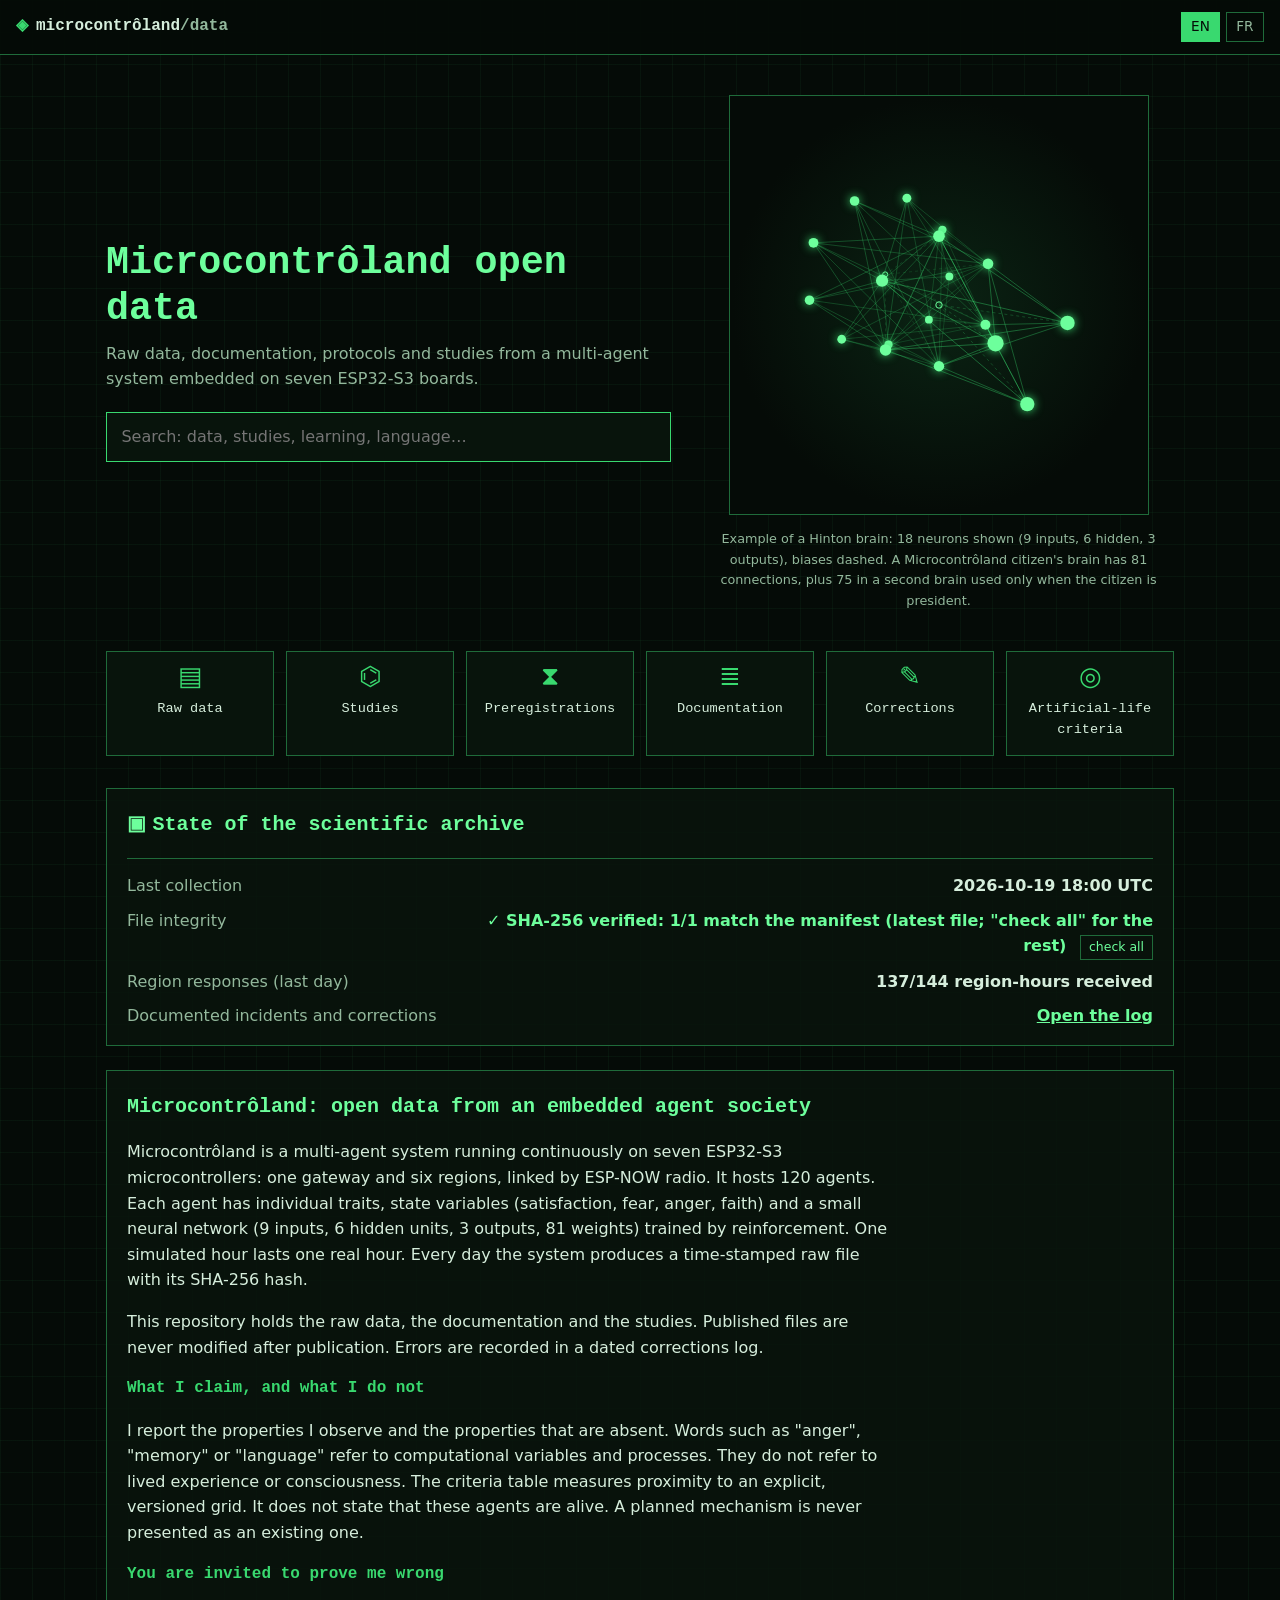
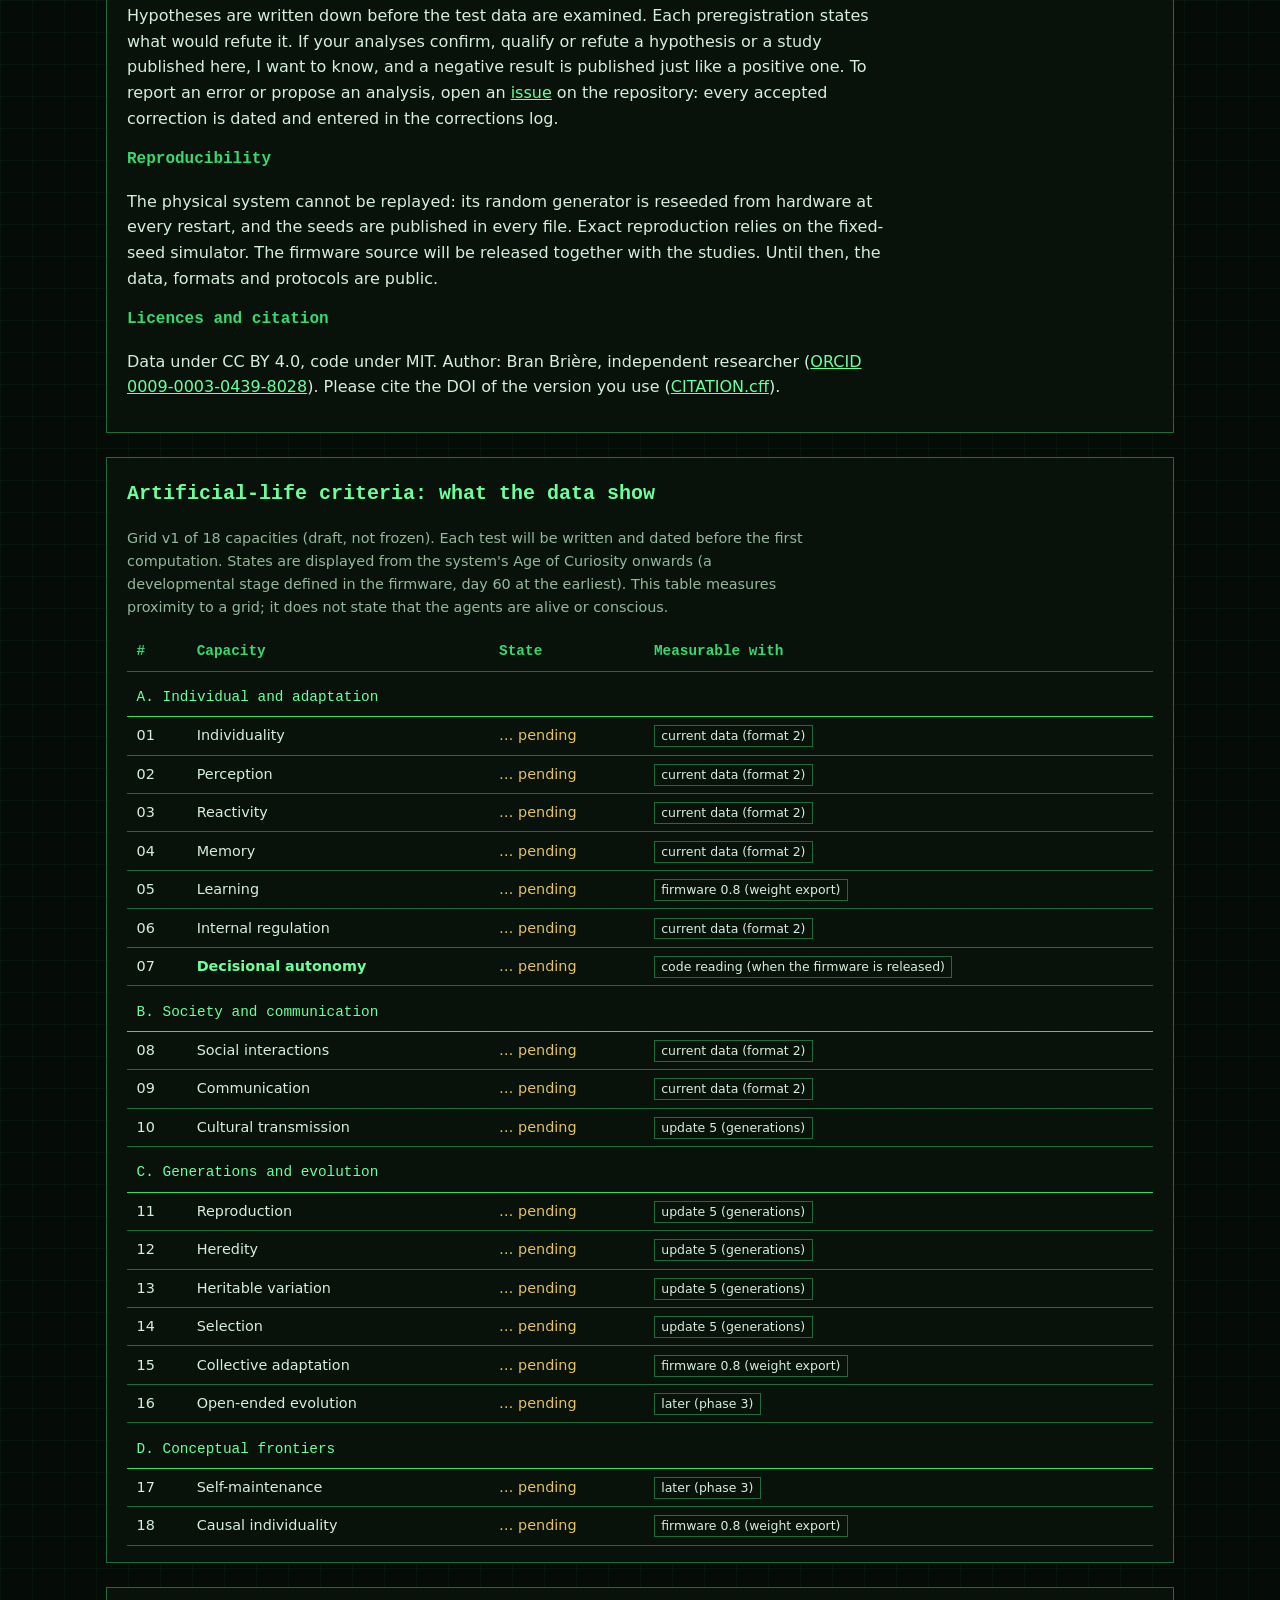
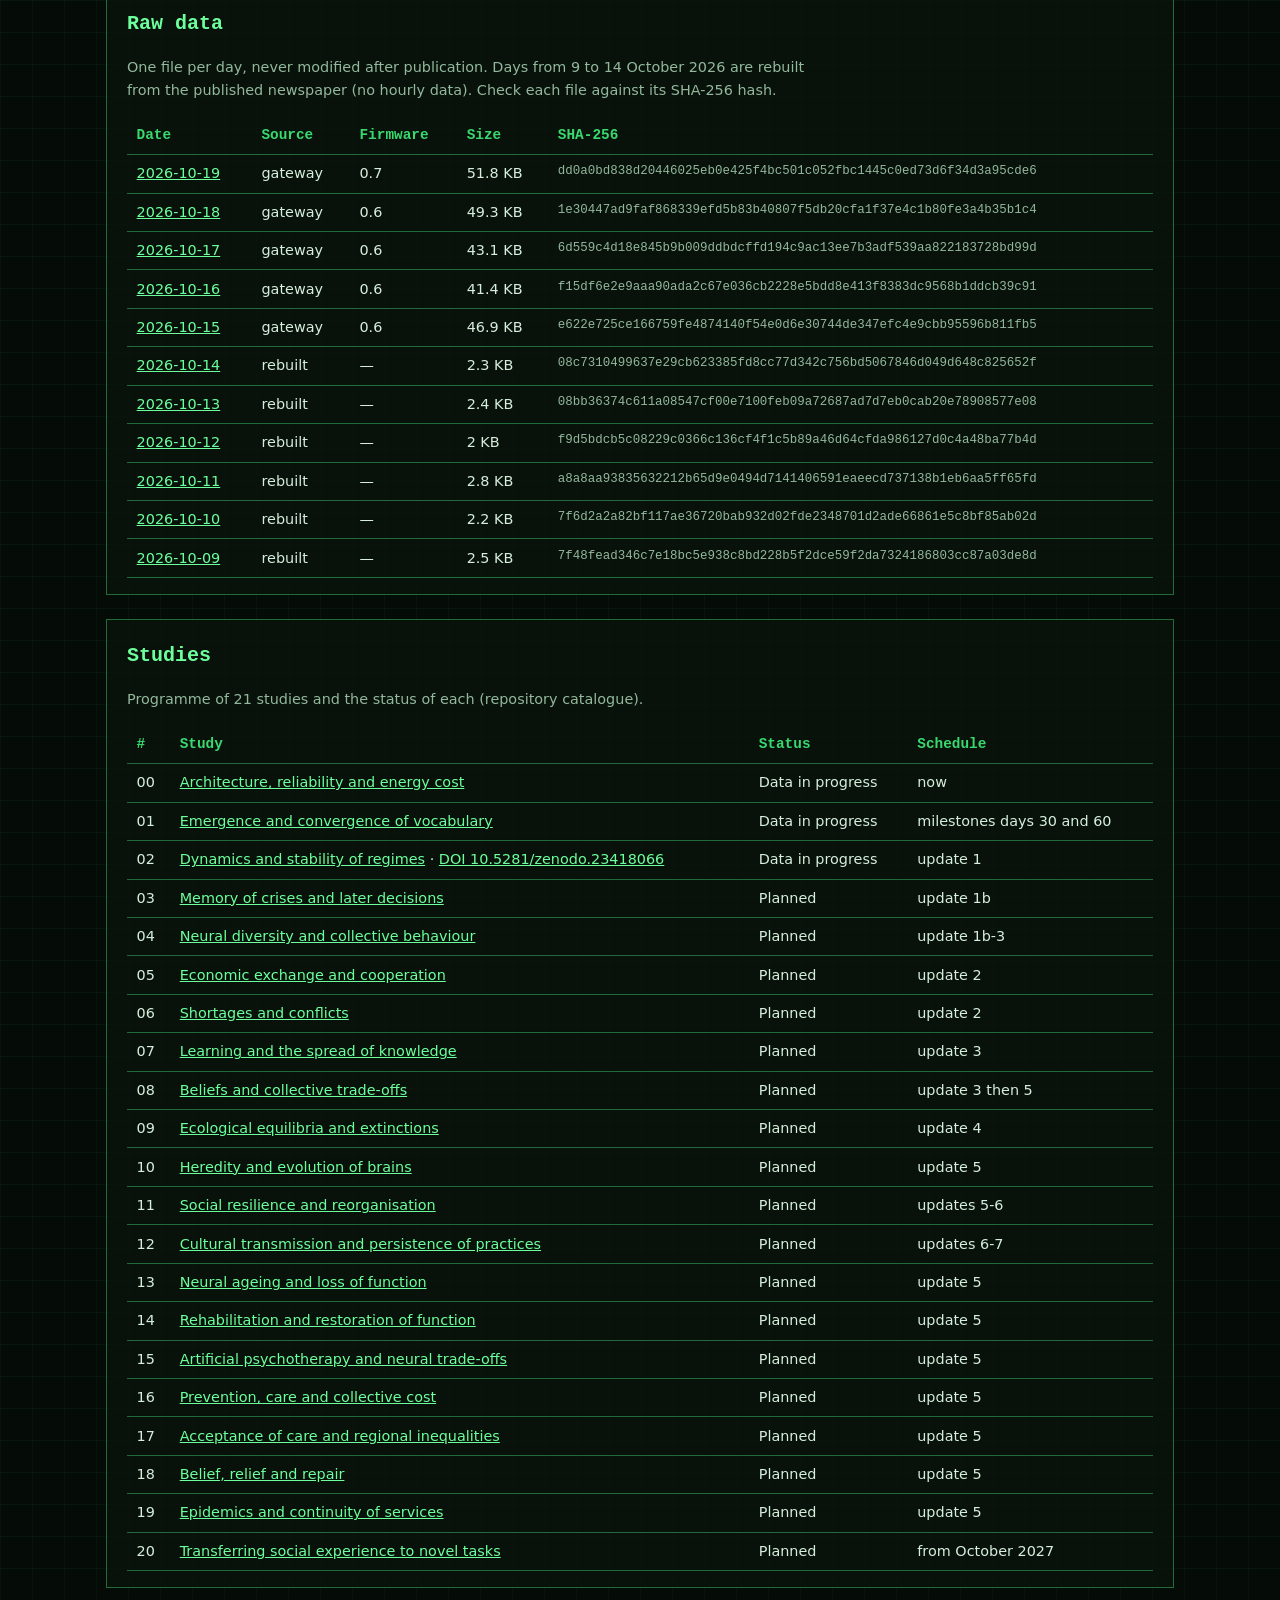
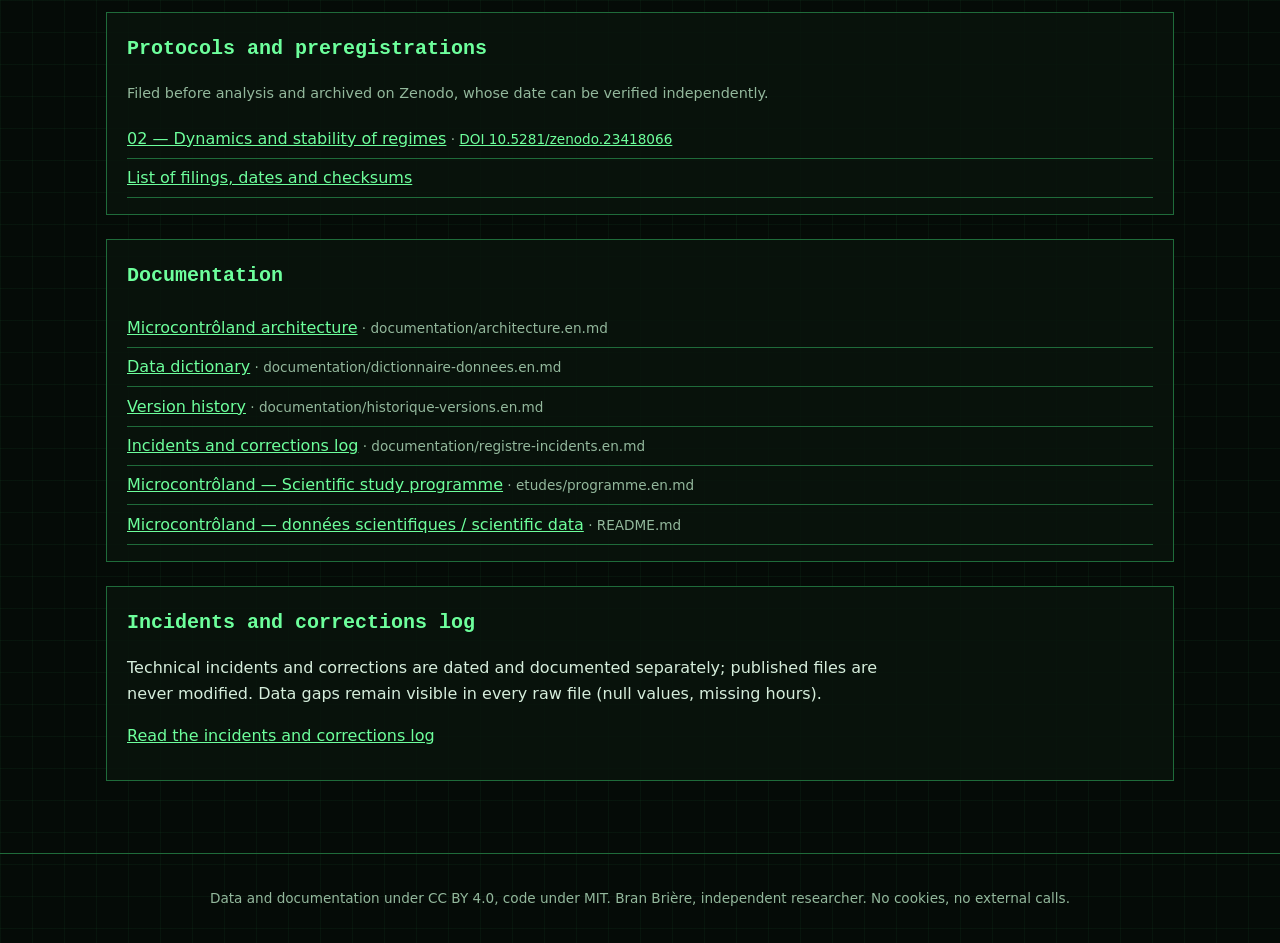
==== index.html @ 744bdb83 "Add files via upload" ====
<!doctype html>
<html lang="en">
<head>
<meta charset="utf-8">
<meta name="viewport" content="width=device-width, initial-scale=1">
<title>Microcontrôland — open data</title>
<meta name="description" content="Open data, documentation and studies from Microcontrôland, a multi-agent system running on seven ESP32-S3 microcontrollers. Données ouvertes, documentation et études.">
<link rel="icon" href="data:image/svg+xml,%3Csvg xmlns=%22http://www.w3.org/2000/svg%22 viewBox=%220 0 16 16%22%3E%3Crect width=%2216%22 height=%2216%22 fill=%22%23050b07%22/%3E%3Ccircle cx=%228%22 cy=%228%22 r=%224%22 fill=%22%236dff9c%22/%3E%3C/svg%3E">
<link rel="stylesheet" href="site/style.css">
</head>
<body>
<header class="bandeau">
  <div class="marque">
    <span class="logo" aria-hidden="true">◈</span>
    <span>microcontrôland<span class="dim">/data</span></span>
  </div>
  <div class="langues" role="group" aria-label="Langue / Language">
    <button type="button" data-lang="en">EN</button>
    <button type="button" data-lang="fr">FR</button>
  </div>
</header>

<main>
  <section class="tete">
    <div class="tete-texte">
      <h1 data-l="titre"></h1>
      <p class="sous-titre" data-l="sousTitre"></p>
      <form class="recherche" role="search" onsubmit="return false">
        <label for="q" class="cache" data-l="rechercher"></label>
        <input id="q" type="search" autocomplete="off" data-lp="placeholder">
        <ul id="resultats" class="resultats" aria-live="polite"></ul>
      </form>
    </div>
    <figure class="cerveau">
      <canvas id="cerveau" width="420" height="420" aria-describedby="legende-cerveau"></canvas>
      <figcaption id="legende-cerveau" data-l="legendeCerveau"></figcaption>
    </figure>
  </section>

  <nav class="icones" aria-label="Sections">
    <a href="#donnees"><span class="ic" aria-hidden="true">▤</span><span data-l="icDonnees"></span></a>
    <a href="#etudes"><span class="ic" aria-hidden="true">⌬</span><span data-l="icEtudes"></span></a>
    <a href="#protocoles"><span class="ic" aria-hidden="true">⧗</span><span data-l="icProtocoles"></span></a>
    <a href="#documentation"><span class="ic" aria-hidden="true">≣</span><span data-l="icDoc"></span></a>
    <a href="#corrections"><span class="ic" aria-hidden="true">✎</span><span data-l="icCorrections"></span></a>
    <a href="#indice"><span class="ic" aria-hidden="true">◎</span><span data-l="icIndice"></span></a>
  </nav>

  <section id="etat" class="cadre etat" aria-labelledby="etat-titre">
    <h2 id="etat-titre"><span class="ic" aria-hidden="true">▣</span> <span data-l="etatTitre"></span></h2>
    <dl>
      <dt data-l="etatCollecte"></dt><dd id="etat-collecte">…</dd>
      <dt data-l="etatIntegrite"></dt><dd><span id="etat-integrite">…</span> <button type="button" id="verifier-tout" data-l="verifierTout"></button></dd>
      <dt data-l="etatReponses"></dt><dd id="etat-reponses">…</dd>
      <dt data-l="etatIncidents"></dt><dd><a href="#corrections" data-l="etatRegistre"></a></dd>
    </dl>
  </section>

  <section id="accueil" class="cadre">
    <div lang="fr">
      <h2>Microcontrôland : données ouvertes d'une société d'agents embarquée</h2>
      <p>Microcontrôland est un système multi-agents qui tourne en continu sur sept microcontrôleurs ESP32-S3 : une passerelle et six régions, reliées par radio ESP-NOW. Il compte 120 agents. Chacun a des traits individuels, des variables d'état (satisfaction, peur, colère, foi) et un petit réseau de neurones (9 entrées, 6 neurones cachés, 3 sorties, 81 poids), qui apprend par renforcement. Une heure simulée dure une heure réelle. Chaque jour, le système produit un fichier brut horodaté, avec son empreinte SHA-256.</p>
      <p>Ce dépôt rassemble ces données brutes, la documentation et les études. Les fichiers publiés ne sont jamais modifiés après publication. Les erreurs sont consignées dans un journal des corrections daté.</p>
      <h3>Ce que j'affirme, et ce que je n'affirme pas</h3>
      <p>Je publie les propriétés observées et les propriétés absentes. Les mots « colère », « mémoire » ou « langue » désignent des variables et des processus informatiques. Ils ne désignent ni des expériences vécues ni une conscience. Le tableau des critères mesure une proximité avec une grille explicite et versionnée. Il ne dit pas que ces agents sont vivants. Un mécanisme prévu n'est jamais présenté comme existant.</p>
      <h3>Vous êtes invités à me contredire</h3>
      <p>Les hypothèses sont formulées avant que les données de test ne soient regardées. Chaque pré-enregistrement dit ce qui réfuterait l'hypothèse. Si vos analyses confirment, nuancent ou réfutent une hypothèse ou une étude publiée ici, je veux le savoir, et un résultat négatif est publié comme un résultat positif. Pour signaler une erreur ou proposer une analyse, ouvrez une <a href="https://github.com/branbriere/microcontroland-data/issues"><i>issue</i></a> sur le dépôt : chaque correction acceptée est datée et reportée dans le journal des corrections.</p>
      <h3>Reproductibilité</h3>
      <p>Le système réel n'est pas rejouable : son générateur aléatoire est réensemencé par le matériel à chaque redémarrage, et les graines sont publiées dans chaque fichier. La reproduction exacte passe par le simulateur à graines fixes. Le code du firmware sera publié avec les études. D'ici là, les données, les formats et les protocoles sont publics.</p>
      <h3>Licences et citation</h3>
      <p>Données sous CC BY 4.0, code sous MIT. Auteur : Bran Brière, chercheur indépendant (<a href="https://orcid.org/0009-0003-0439-8028">ORCID 0009-0003-0439-8028</a>). Merci de citer le DOI de la version utilisée (<a href="https://github.com/branbriere/microcontroland-data/blob/main/CITATION.cff">CITATION.cff</a>).</p>
    </div>
    <div lang="en">
      <h2>Microcontrôland: open data from an embedded agent society</h2>
      <p>Microcontrôland is a multi-agent system running continuously on seven ESP32-S3 microcontrollers: one gateway and six regions, linked by ESP-NOW radio. It hosts 120 agents. Each agent has individual traits, state variables (satisfaction, fear, anger, faith) and a small neural network (9 inputs, 6 hidden units, 3 outputs, 81 weights) trained by reinforcement. One simulated hour lasts one real hour. Every day the system produces a time-stamped raw file with its SHA-256 hash.</p>
      <p>This repository holds the raw data, the documentation and the studies. Published files are never modified after publication. Errors are recorded in a dated corrections log.</p>
      <h3>What I claim, and what I do not</h3>
      <p>I report the properties I observe and the properties that are absent. Words such as "anger", "memory" or "language" refer to computational variables and processes. They do not refer to lived experience or consciousness. The criteria table measures proximity to an explicit, versioned grid. It does not state that these agents are alive. A planned mechanism is never presented as an existing one.</p>
      <h3>You are invited to prove me wrong</h3>
      <p>Hypotheses are written down before the test data are examined. Each preregistration states what would refute it. If your analyses confirm, qualify or refute a hypothesis or a study published here, I want to know, and a negative result is published just like a positive one. To report an error or propose an analysis, open an <a href="https://github.com/branbriere/microcontroland-data/issues">issue</a> on the repository: every accepted correction is dated and entered in the corrections log.</p>
      <h3>Reproducibility</h3>
      <p>The physical system cannot be replayed: its random generator is reseeded from hardware at every restart, and the seeds are published in every file. Exact reproduction relies on the fixed-seed simulator. The firmware source will be released together with the studies. Until then, the data, formats and protocols are public.</p>
      <h3>Licences and citation</h3>
      <p>Data under CC BY 4.0, code under MIT. Author: Bran Brière, independent researcher (<a href="https://orcid.org/0009-0003-0439-8028">ORCID 0009-0003-0439-8028</a>). Please cite the DOI of the version you use (<a href="https://github.com/branbriere/microcontroland-data/blob/main/CITATION.cff">CITATION.cff</a>).</p>
    </div>
  </section>

  <section id="indice" class="cadre">
    <h2 data-l="indiceTitre"></h2>
    <p class="note" data-l="indiceNote"></p>
    <div class="tableau-defile">
      <table id="table-criteres">
        <thead><tr><th>#</th><th data-l="colAptitude"></th><th data-l="colEtat"></th><th data-l="colMesurable"></th></tr></thead>
        <tbody></tbody>
      </table>
    </div>
  </section>

  <section id="donnees" class="cadre">
    <h2 data-l="donneesTitre"></h2>
    <p class="note" data-l="donneesNote"></p>
    <div class="tableau-defile">
      <table id="table-donnees">
        <thead><tr><th data-l="colDate"></th><th data-l="colSource"></th><th>Firmware</th><th data-l="colTaille"></th><th>SHA-256</th></tr></thead>
        <tbody></tbody>
      </table>
    </div>
  </section>

  <section id="etudes" class="cadre">
    <h2 data-l="etudesTitre"></h2>
    <p class="note" data-l="etudesNote"></p>
    <div class="tableau-defile">
      <table id="table-etudes">
        <thead><tr><th>#</th><th data-l="colEtude"></th><th data-l="colStatut"></th><th data-l="colMoment"></th></tr></thead>
        <tbody></tbody>
      </table>
    </div>
  </section>

  <section id="protocoles" class="cadre">
    <h2 data-l="protocolesTitre"></h2>
    <p class="note" data-l="protocolesNote"></p>
    <ul class="liens" id="liste-protocoles"></ul>
  </section>

  <section id="documentation" class="cadre">
    <h2 data-l="docTitre"></h2>
    <ul class="liens" id="liste-doc"></ul>
  </section>

  <section id="corrections" class="cadre">
    <h2 data-l="correctionsTitre"></h2>
    <p data-l="correctionsNote"></p>
    <p><a id="lien-registre" href="#" data-l="registreLien"></a></p>
  </section>
</main>

<footer>
  <p data-l="pied"></p>
</footer>

<script src="site/cerveau.js"></script>
<script src="site/app.js"></script>
</body>
</html>
---- site/style.css ----
/* Site des données de Microcontrôland : lignes vertes sur fond sombre. */
:root {
  --fond: #050b07;
  --panneau: #08140c;
  --ligne: #1f6b3a;
  --ligne-vive: #39d96f;
  --texte: #d6eedc;
  --texte-doux: #93b89c;
  --accent: #6dff9c;
  --attente: #e6c35c;
  color-scheme: dark;
}
* { box-sizing: border-box; }
html { scroll-behavior: smooth; }
body {
  margin: 0;
  background: var(--fond);
  background-image:
    linear-gradient(rgba(57, 217, 111, 0.05) 1px, transparent 1px),
    linear-gradient(90deg, rgba(57, 217, 111, 0.05) 1px, transparent 1px);
  background-size: 32px 32px;
  color: var(--texte);
  font: 16px/1.6 system-ui, -apple-system, "Segoe UI", Roboto, sans-serif;
}
a { color: var(--accent); }
a:focus-visible, button:focus-visible, input:focus-visible { outline: 2px solid var(--accent); outline-offset: 2px; }
h1, h2, h3, .marque, .icones, th { font-family: ui-monospace, "Cascadia Mono", Menlo, Consolas, monospace; }
h1 { font-size: clamp(1.6rem, 4vw, 2.4rem); line-height: 1.2; margin: 0 0 .5rem; color: var(--accent); }
h2 { font-size: 1.25rem; color: var(--accent); margin-top: 0; }
h3 { font-size: 1rem; color: var(--ligne-vive); margin-bottom: .25rem; }
.cache { position: absolute; width: 1px; height: 1px; overflow: hidden; clip: rect(0 0 0 0); }
.dim { color: var(--texte-doux); }

.bandeau {
  display: flex; justify-content: space-between; align-items: center;
  padding: .75rem 16px; border-bottom: 1px solid var(--ligne);
  position: sticky; top: 0; background: rgba(5, 11, 7, .94); z-index: 2;
}
.marque { display: flex; gap: .5rem; align-items: center; font-weight: 600; }
.logo { color: var(--ligne-vive); }
.langues button {
  background: transparent; color: var(--texte-doux); border: 1px solid var(--ligne);
  font: inherit; font-size: .85rem; padding: .2rem .6rem; cursor: pointer;
}
.langues button[aria-pressed="true"] { color: var(--fond); background: var(--ligne-vive); border-color: var(--ligne-vive); }

main { max-width: 1100px; margin: 0 auto; padding: 0 16px 3rem; }

.tete { display: grid; grid-template-columns: 1.2fr 1fr; gap: 2rem; align-items: center; padding: 2.5rem 0 1.5rem; }
.sous-titre { color: var(--texte-doux); margin-top: 0; }
.cerveau { margin: 0; text-align: center; }
.cerveau canvas { width: 100%; max-width: 420px; aspect-ratio: 1; border: 1px solid var(--ligne); background: radial-gradient(circle, #0b2414 0%, var(--fond) 70%); }
.cerveau figcaption { font-size: .8rem; color: var(--texte-doux); margin-top: .4rem; }

.recherche { position: relative; margin-top: 1.25rem; }
.recherche input {
  width: 100%; padding: .7rem .9rem; font: inherit; color: var(--texte);
  background: var(--panneau); border: 1px solid var(--ligne-vive); border-radius: 0;
}
.resultats { list-style: none; margin: .25rem 0 0; padding: 0; max-height: 22rem; overflow-y: auto; }
.resultats li { border: 1px solid var(--ligne); border-top: 0; background: var(--panneau); }
.resultats li:first-child { border-top: 1px solid var(--ligne); }
.resultats a { display: block; padding: .5rem .8rem; text-decoration: none; color: var(--texte); }
.resultats a:hover, .resultats a:focus { background: #0f2a18; }
.resultats .type { font-size: .75rem; color: var(--ligne-vive); font-family: ui-monospace, Menlo, monospace; }
.resultats .extrait { display: block; font-size: .85rem; color: var(--texte-doux); }
.resultats mark { background: transparent; color: var(--accent); font-weight: 600; }

.icones { display: grid; grid-template-columns: repeat(6, minmax(0, 1fr)); gap: .75rem; margin: 1rem 0 2rem; }
.icones a {
  display: flex; flex-direction: column; align-items: center; gap: .35rem; padding: .9rem .4rem;
  border: 1px solid var(--ligne); background: var(--panneau); color: var(--texte); text-decoration: none;
  font-size: .85rem; text-align: center; transition: border-color .15s, color .15s;
  min-width: 0; overflow-wrap: anywhere; hyphens: auto;
}
.icones a:hover, .icones a:focus { border-color: var(--ligne-vive); color: var(--accent); }
.icones .ic { font-size: 1.6rem; color: var(--ligne-vive); line-height: 1; }

.cadre { border: 1px solid var(--ligne); background: rgba(8, 20, 12, .88); padding: 1.25rem 1.25rem 1rem; margin-bottom: 1.5rem; scroll-margin-top: 4rem; }
.cadre p { max-width: 75ch; }
.note { color: var(--texte-doux); font-size: .9rem; }

.tableau-defile { overflow-x: auto; }
table { border-collapse: collapse; width: 100%; font-size: .9rem; }
th, td { border-bottom: 1px solid var(--ligne); padding: .45rem .6rem; text-align: left; vertical-align: top; }
th { color: var(--ligne-vive); font-weight: 600; white-space: nowrap; }
td.code { font-family: ui-monospace, Menlo, monospace; font-size: .78rem; word-break: break-all; color: var(--texte-doux); }
tr.bloc td { color: var(--accent); font-family: ui-monospace, Menlo, monospace; padding-top: .9rem; border-bottom-color: var(--ligne-vive); }
tr.en-avant td:nth-child(2) { color: var(--accent); font-weight: 600; }
.etat-attente { color: var(--attente); white-space: nowrap; }
.etiquette { display: inline-block; border: 1px solid var(--ligne); padding: 0 .4rem; font-size: .78rem; white-space: nowrap; }

.etat h2 { display: flex; align-items: center; gap: .4rem; }
.etat dl { display: grid; grid-template-columns: max-content 1fr; gap: .55rem 1.5rem; margin: 0; border-top: 1px solid var(--ligne); padding-top: .9rem; }
.etat dt { color: var(--texte-doux); }
.etat dd { margin: 0; text-align: right; font-weight: 600; }
.etat button { margin-left: .5rem; background: transparent; color: var(--accent); border: 1px solid var(--ligne); font: inherit; font-size: .78rem; font-weight: 400; padding: .1rem .5rem; cursor: pointer; }
.etat button:disabled { opacity: .5; cursor: default; }
.ok { color: var(--accent); }
.alerte { color: #ff7a6b; }
@media (max-width: 760px) { .etat dl { grid-template-columns: 1fr; gap: .1rem; } .etat dd { text-align: left; margin-bottom: .5rem; } }
.liens { list-style: none; padding: 0; margin: 0; }
.liens li { padding: .4rem 0; border-bottom: 1px solid var(--ligne); }
.liens .dim { font-size: .85rem; }

footer { border-top: 1px solid var(--ligne); color: var(--texte-doux); font-size: .85rem; text-align: center; padding: 1.25rem 16px; }

html:not(.fr) [lang="fr"] { display: none; }
html.fr [lang="en"] { display: none; }

@media (max-width: 760px) {
  .tete { grid-template-columns: 1fr; padding-top: 1.5rem; gap: 1rem; }
  .cerveau { order: -1; }
  .cerveau canvas { max-width: 280px; }
  .icones { grid-template-columns: repeat(3, minmax(0, 1fr)); }
  .icones a { font-size: .78rem; }
  .etiquette { white-space: normal; }
  .cadre { padding: 1rem .8rem; }
}
@media (prefers-reduced-motion: reduce) { html { scroll-behavior: auto; } }
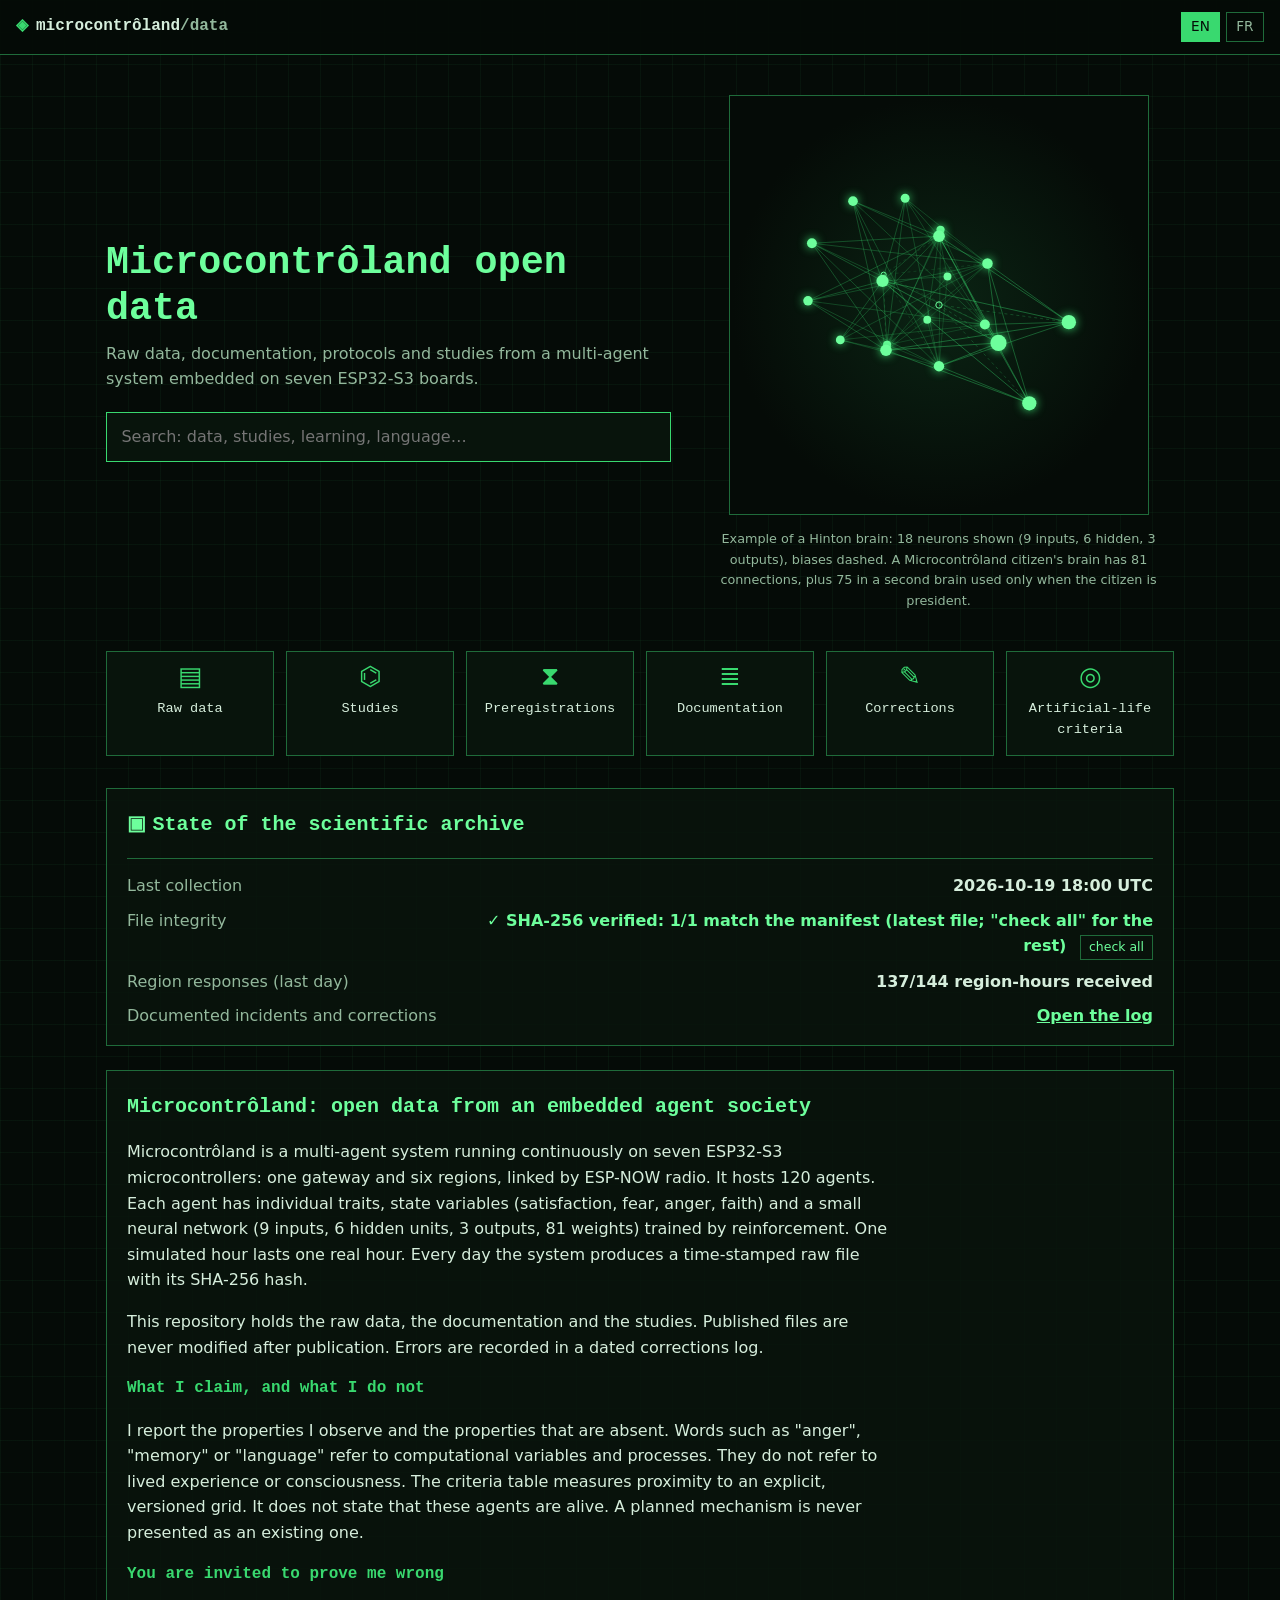
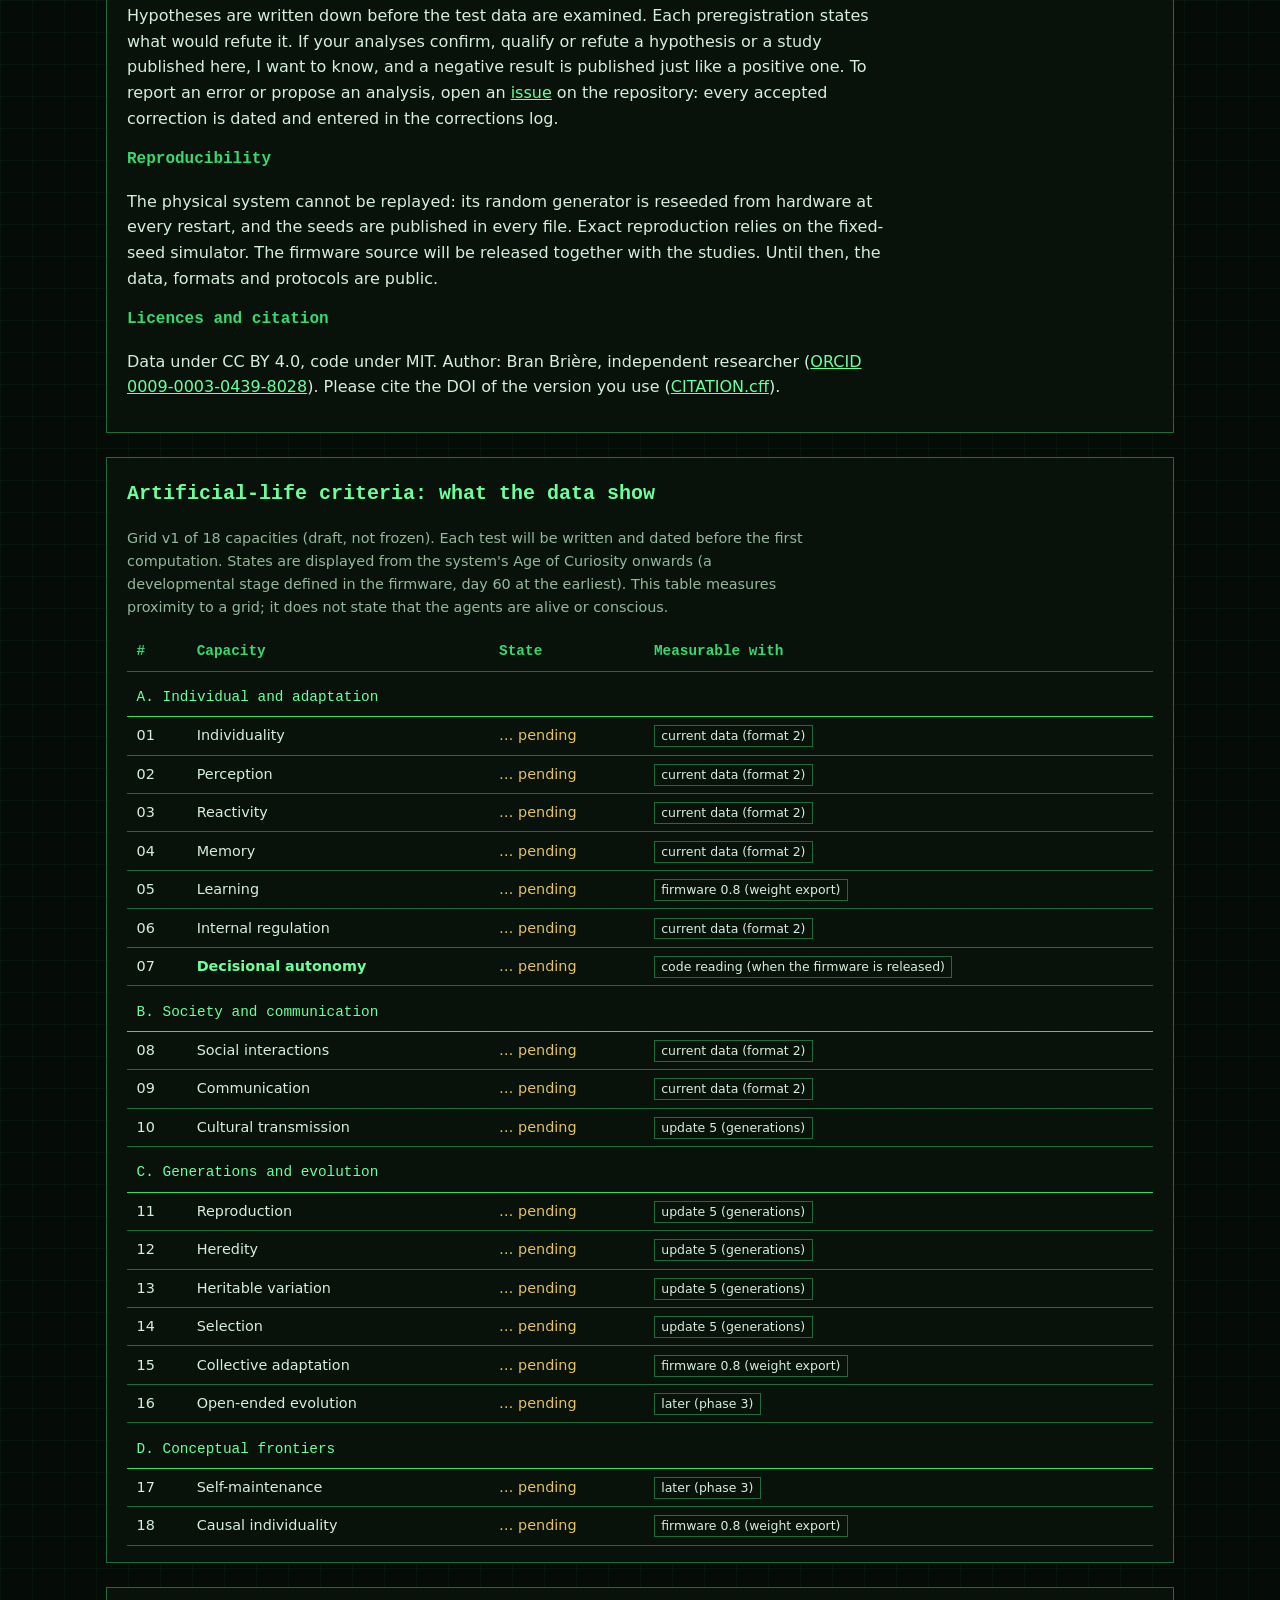
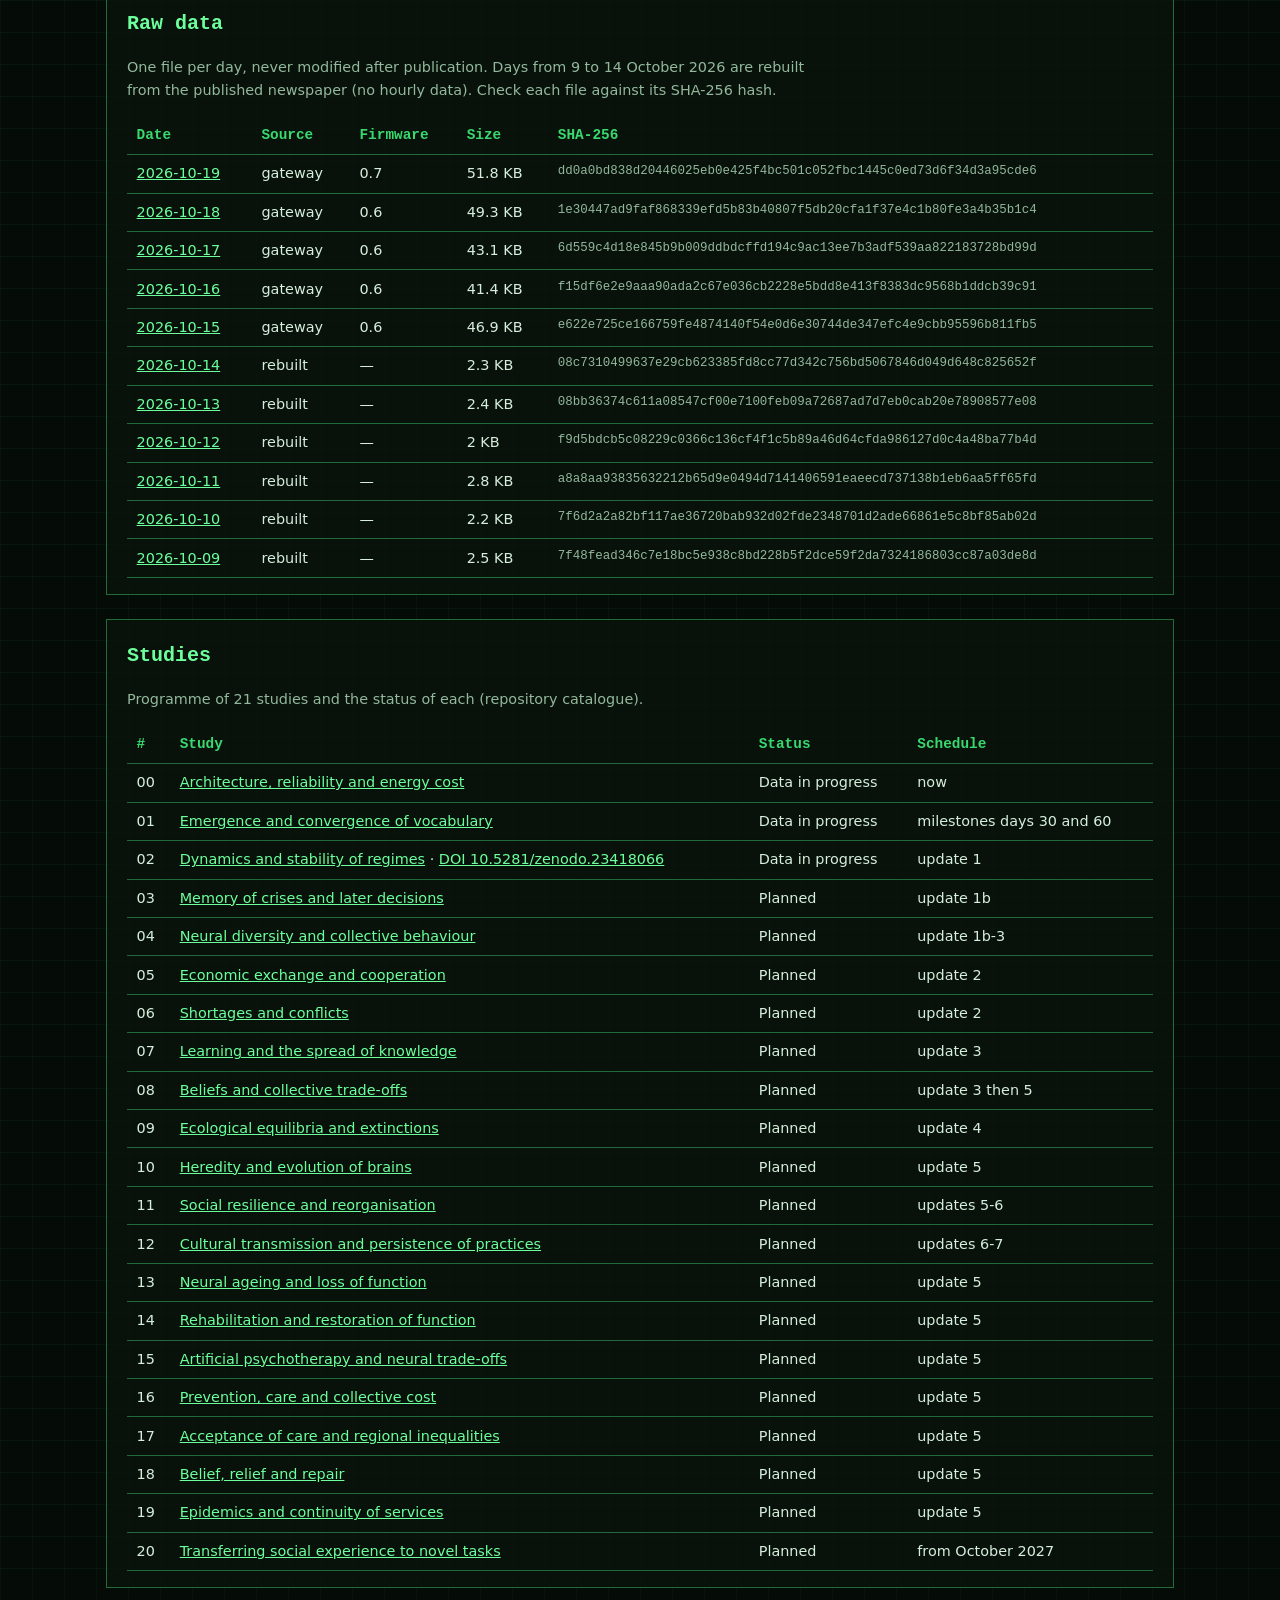
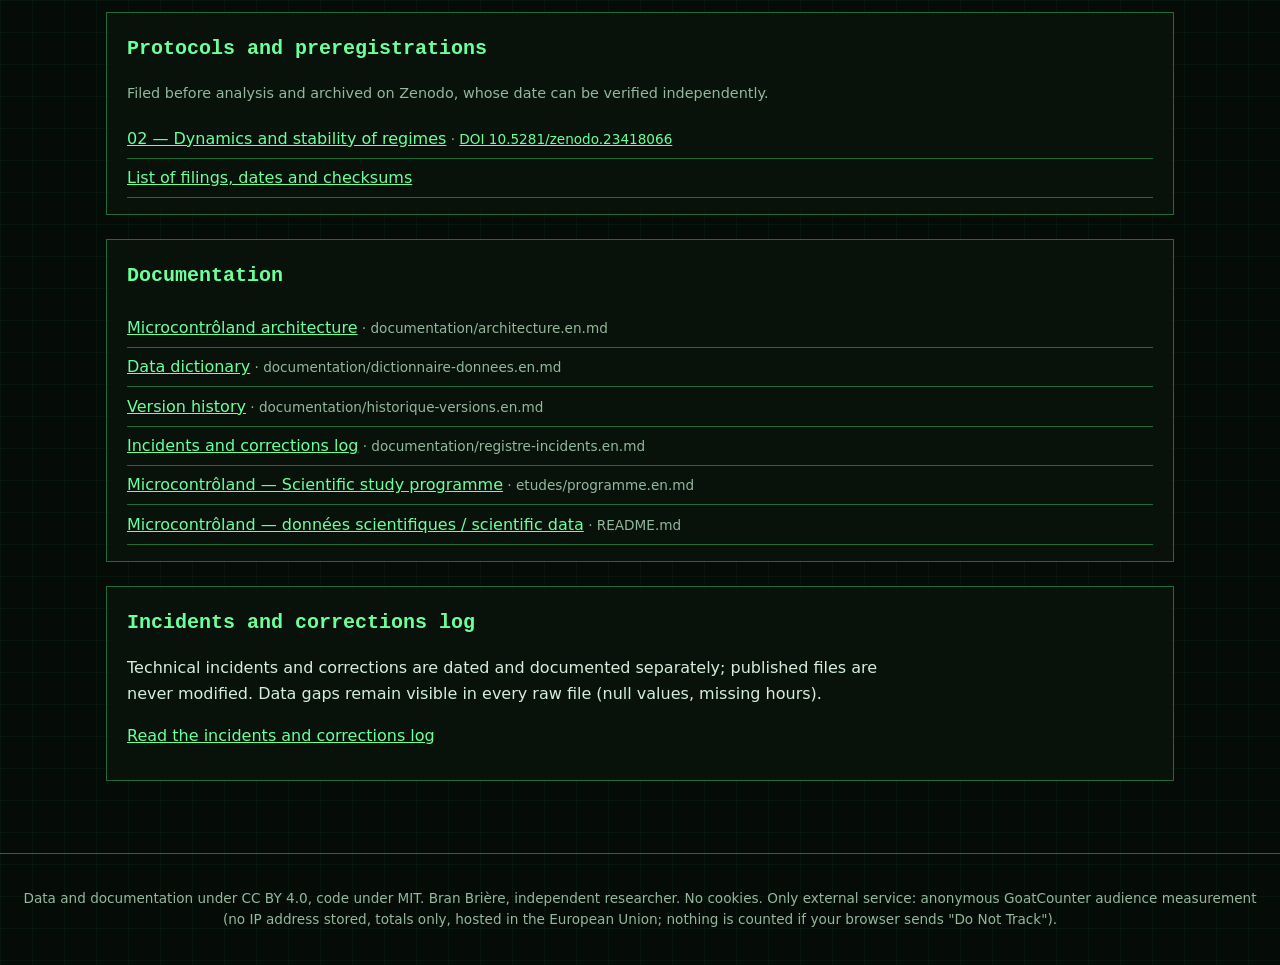
==== commit 2d528875: "Add files via upload" ====
--- a/index.html
+++ b/index.html
@@ -7,6 +7,7 @@
 <meta name="description" content="Open data, documentation and studies from Microcontrôland, a multi-agent system running on seven ESP32-S3 microcontrollers. Données ouvertes, documentation et études.">
 <link rel="icon" href="data:image/svg+xml,%3Csvg xmlns=%22http://www.w3.org/2000/svg%22 viewBox=%220 0 16 16%22%3E%3Crect width=%2216%22 height=%2216%22 fill=%22%23050b07%22/%3E%3Ccircle cx=%228%22 cy=%228%22 r=%224%22 fill=%22%236dff9c%22/%3E%3C/svg%3E">
 <link rel="stylesheet" href="site/style.css">
+<script src="site/mesure.js" defer></script>
 </head>
 <body>
 <header class="bandeau">
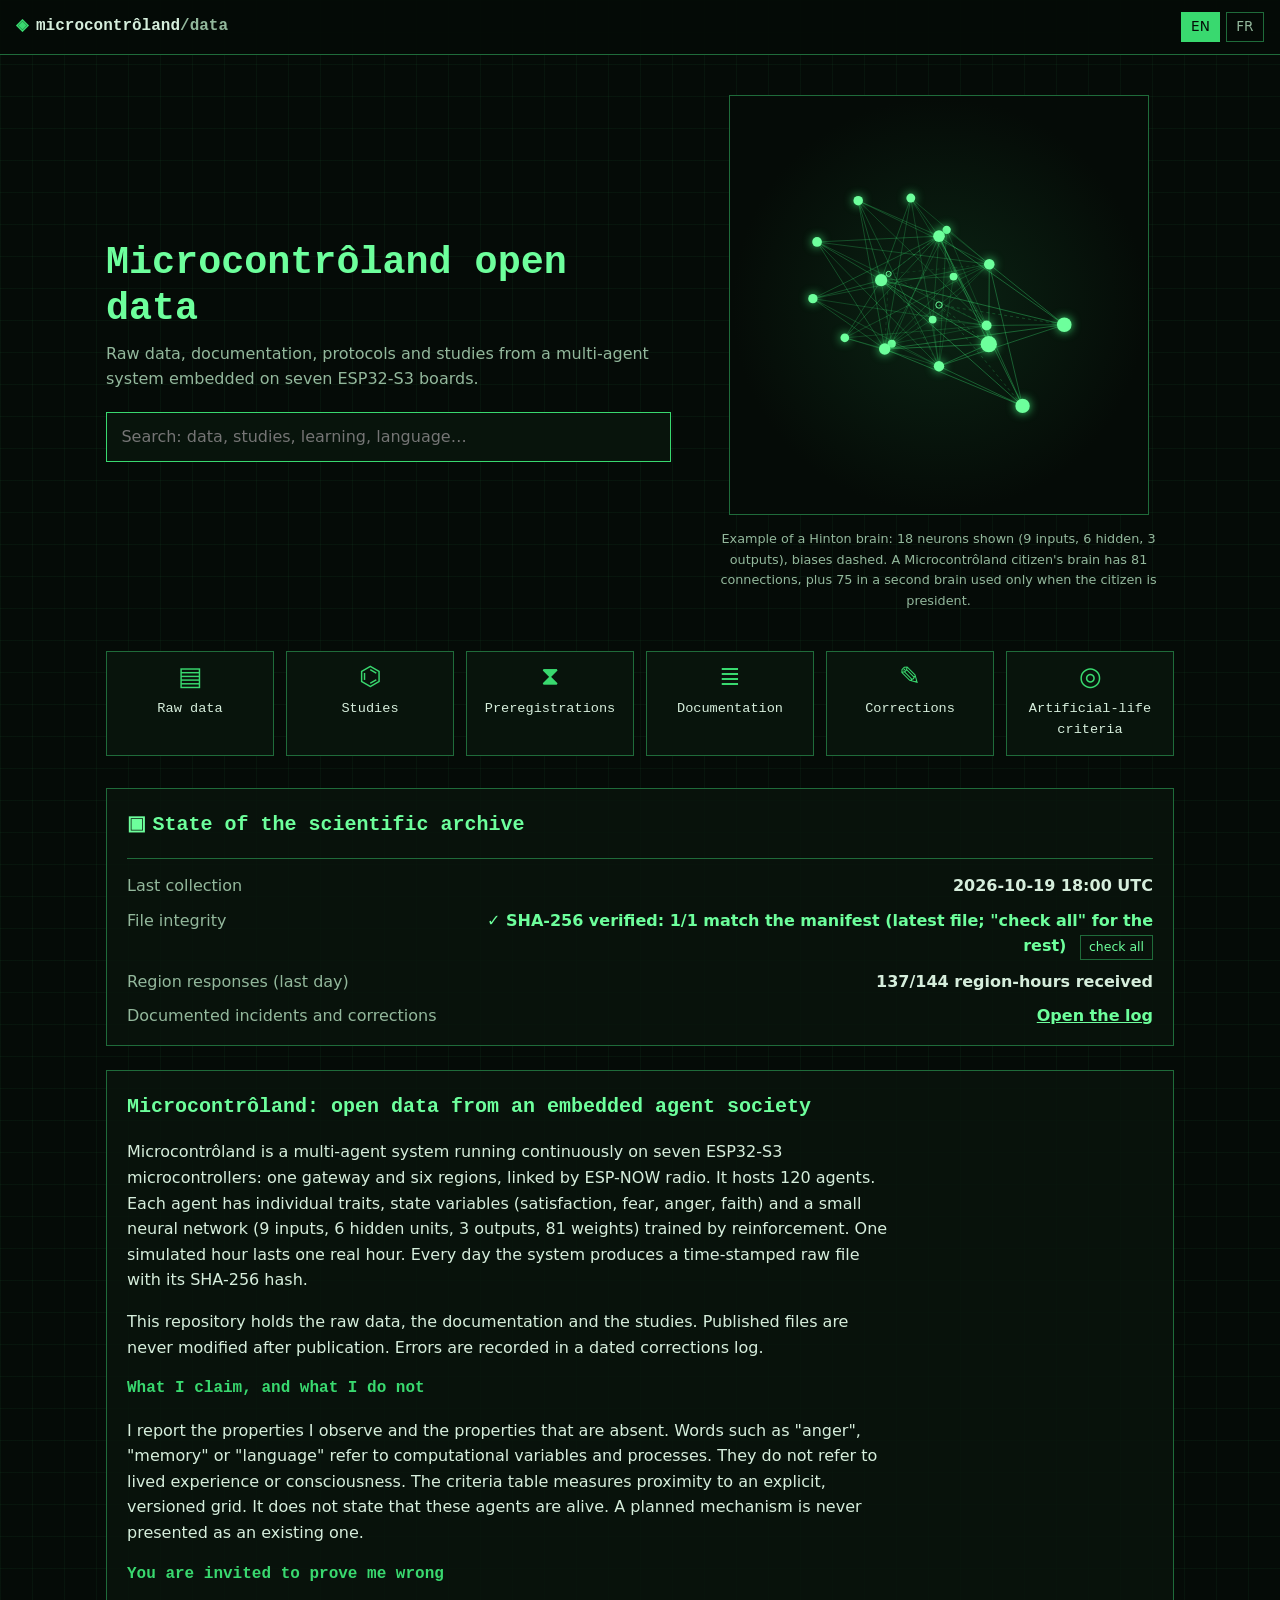
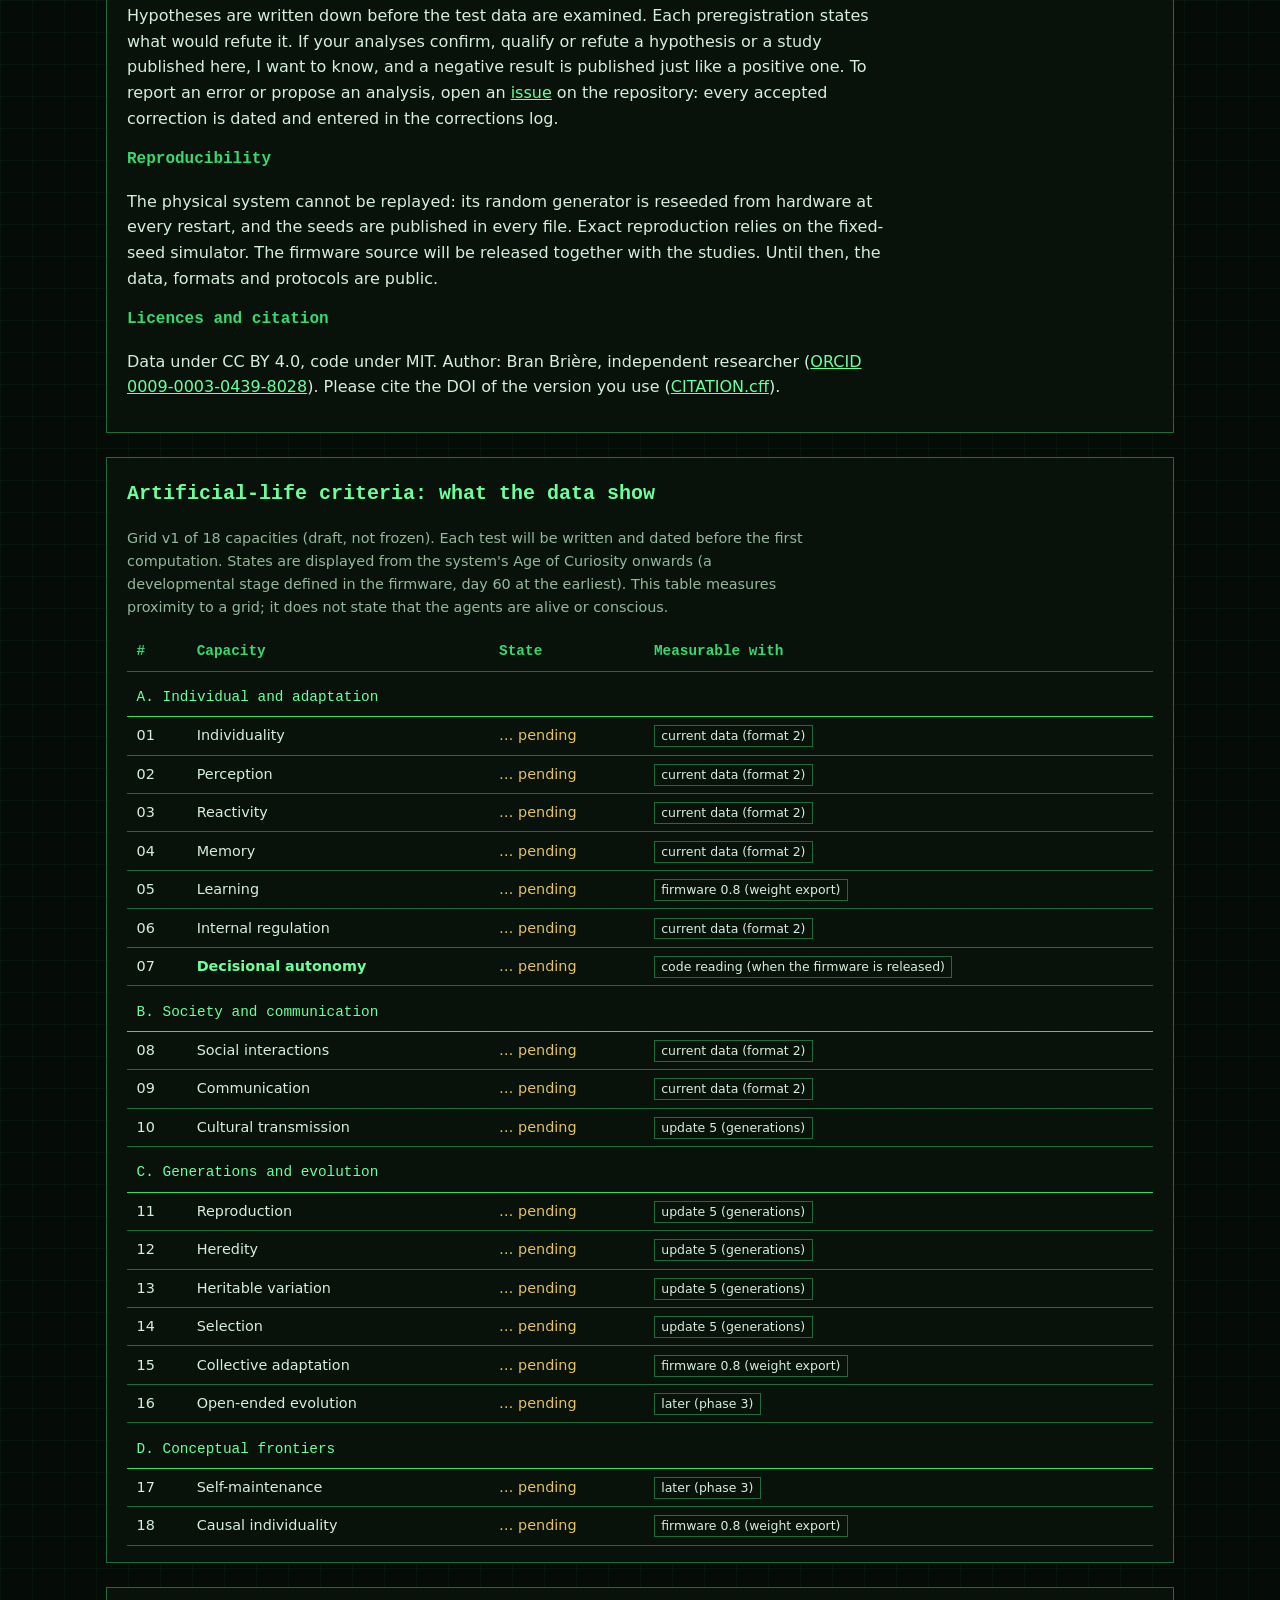
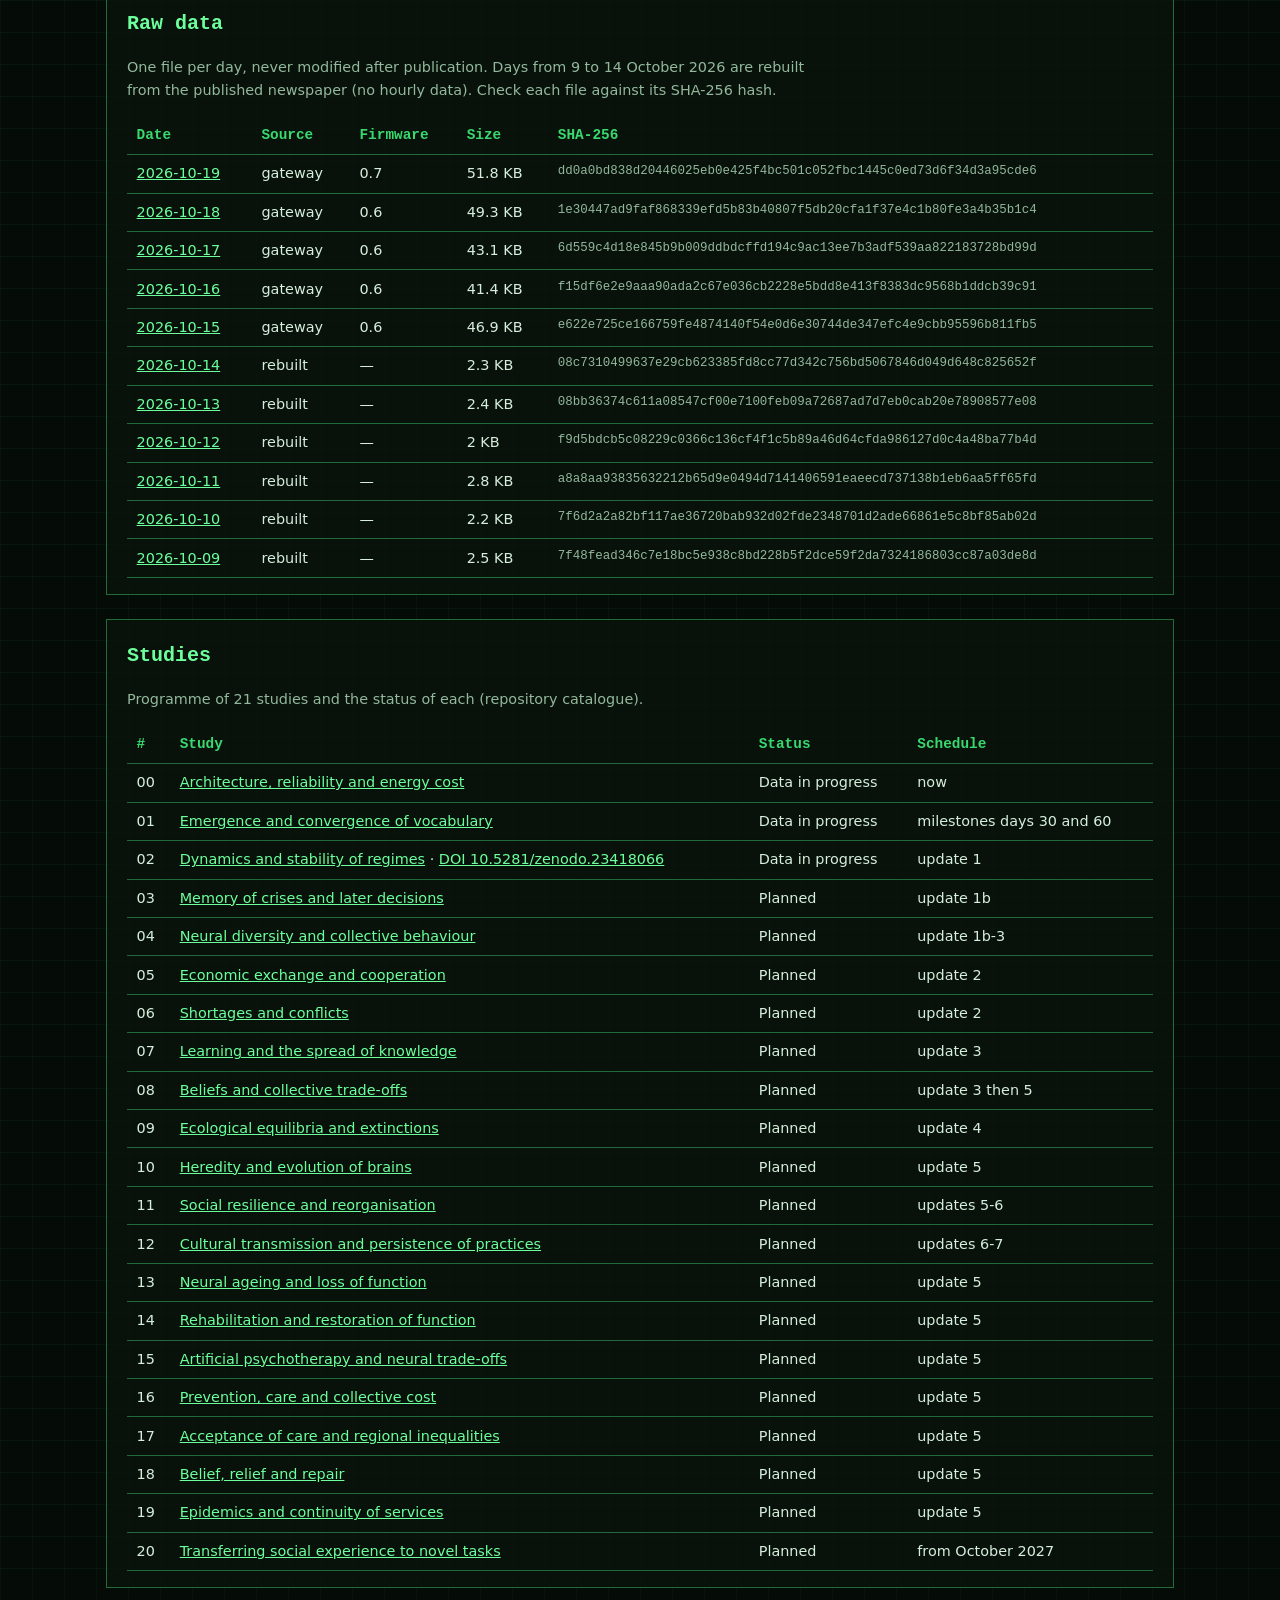
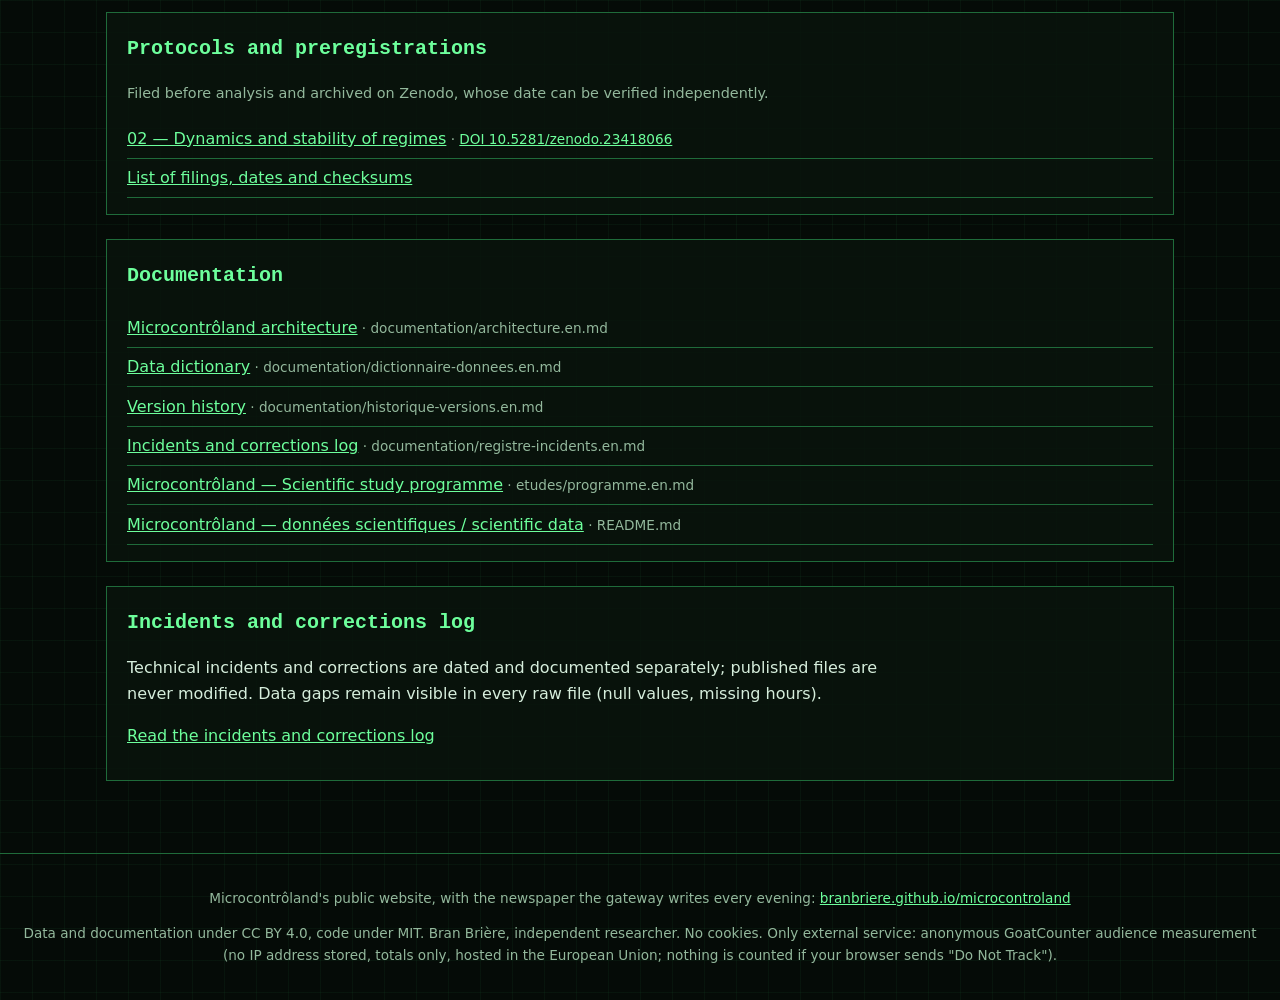
==== commit c9b5e6db: "Add files via upload" ====
--- a/index.html
+++ b/index.html
@@ -138,6 +138,7 @@
 </main>
 
 <footer>
+  <p class="lien-public"><span lang="fr">Le site public de Microcontrôland, avec le journal que la passerelle écrit chaque soir : <a href="https://branbriere.github.io/microcontroland/">branbriere.github.io/microcontroland</a></span><span lang="en">Microcontrôland's public website, with the newspaper the gateway writes every evening: <a href="https://branbriere.github.io/microcontroland/en/">branbriere.github.io/microcontroland</a></span></p>
   <p data-l="pied"></p>
 </footer>
 
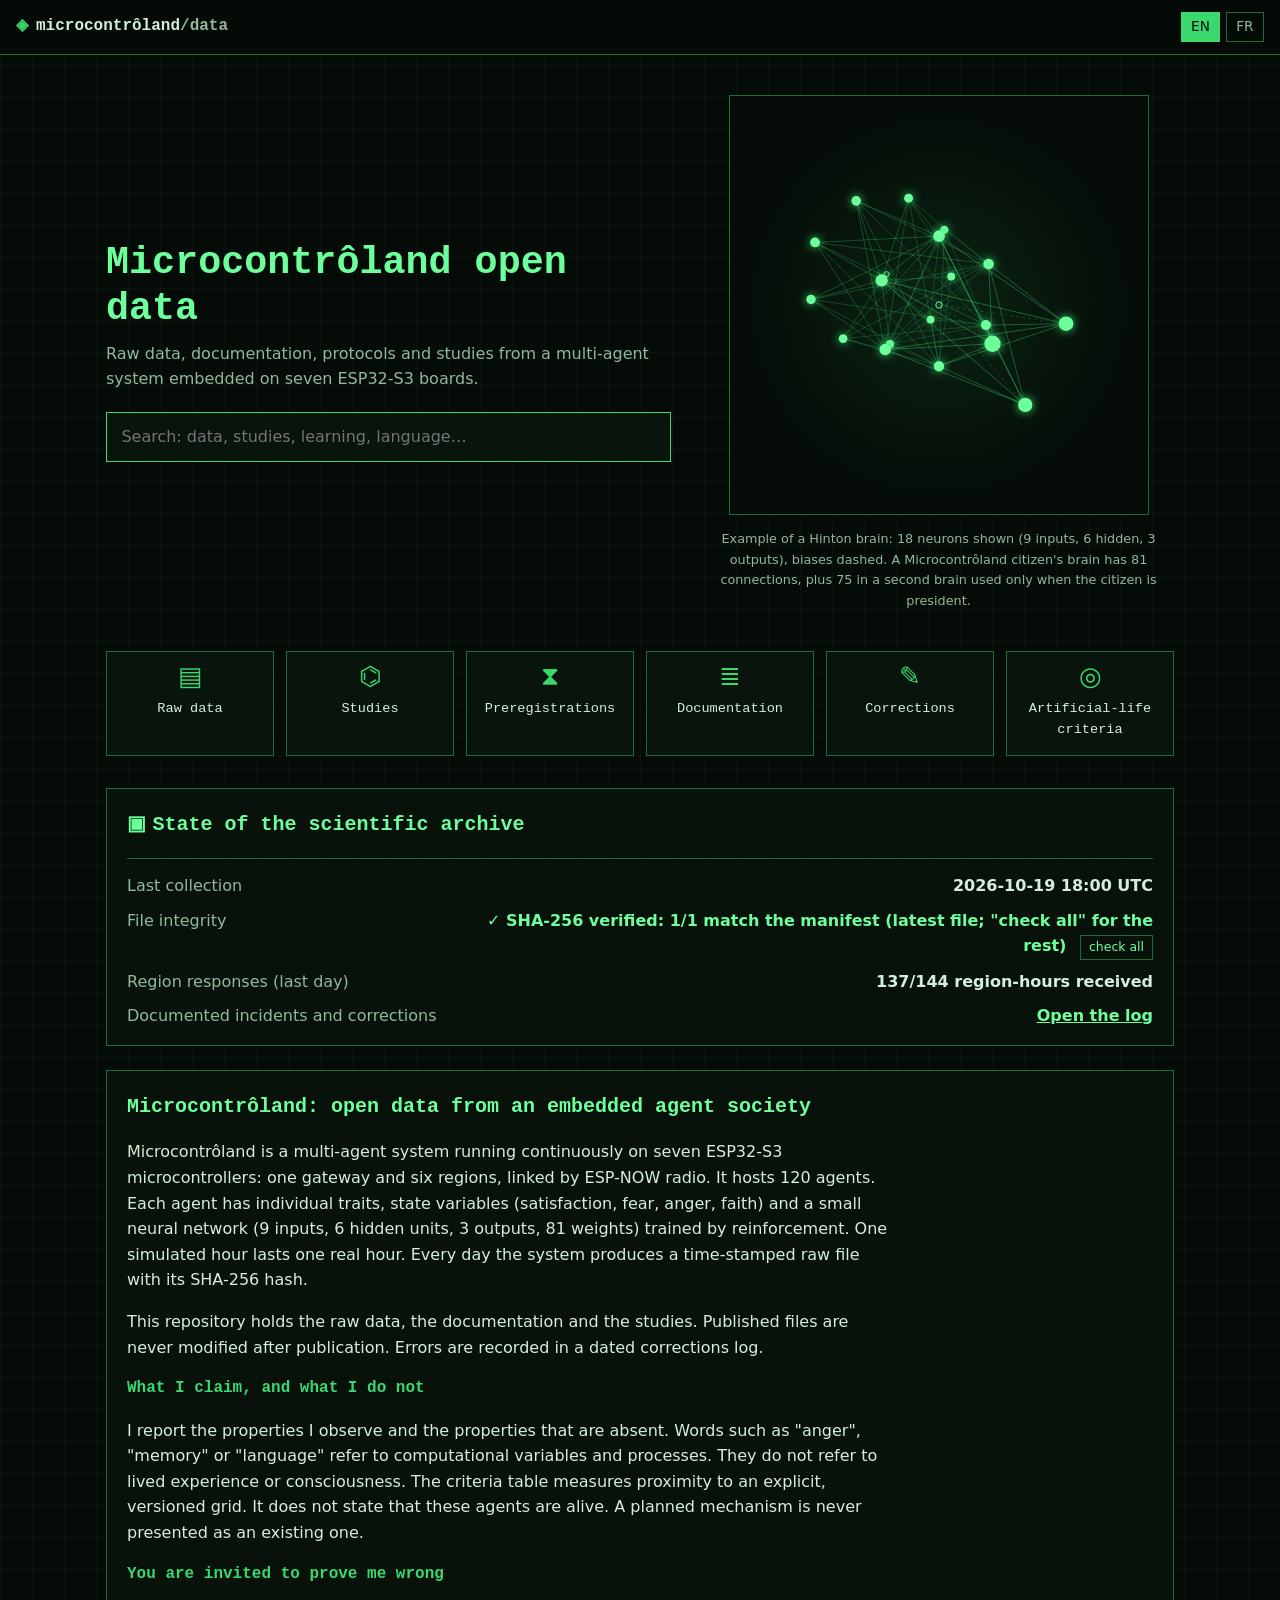
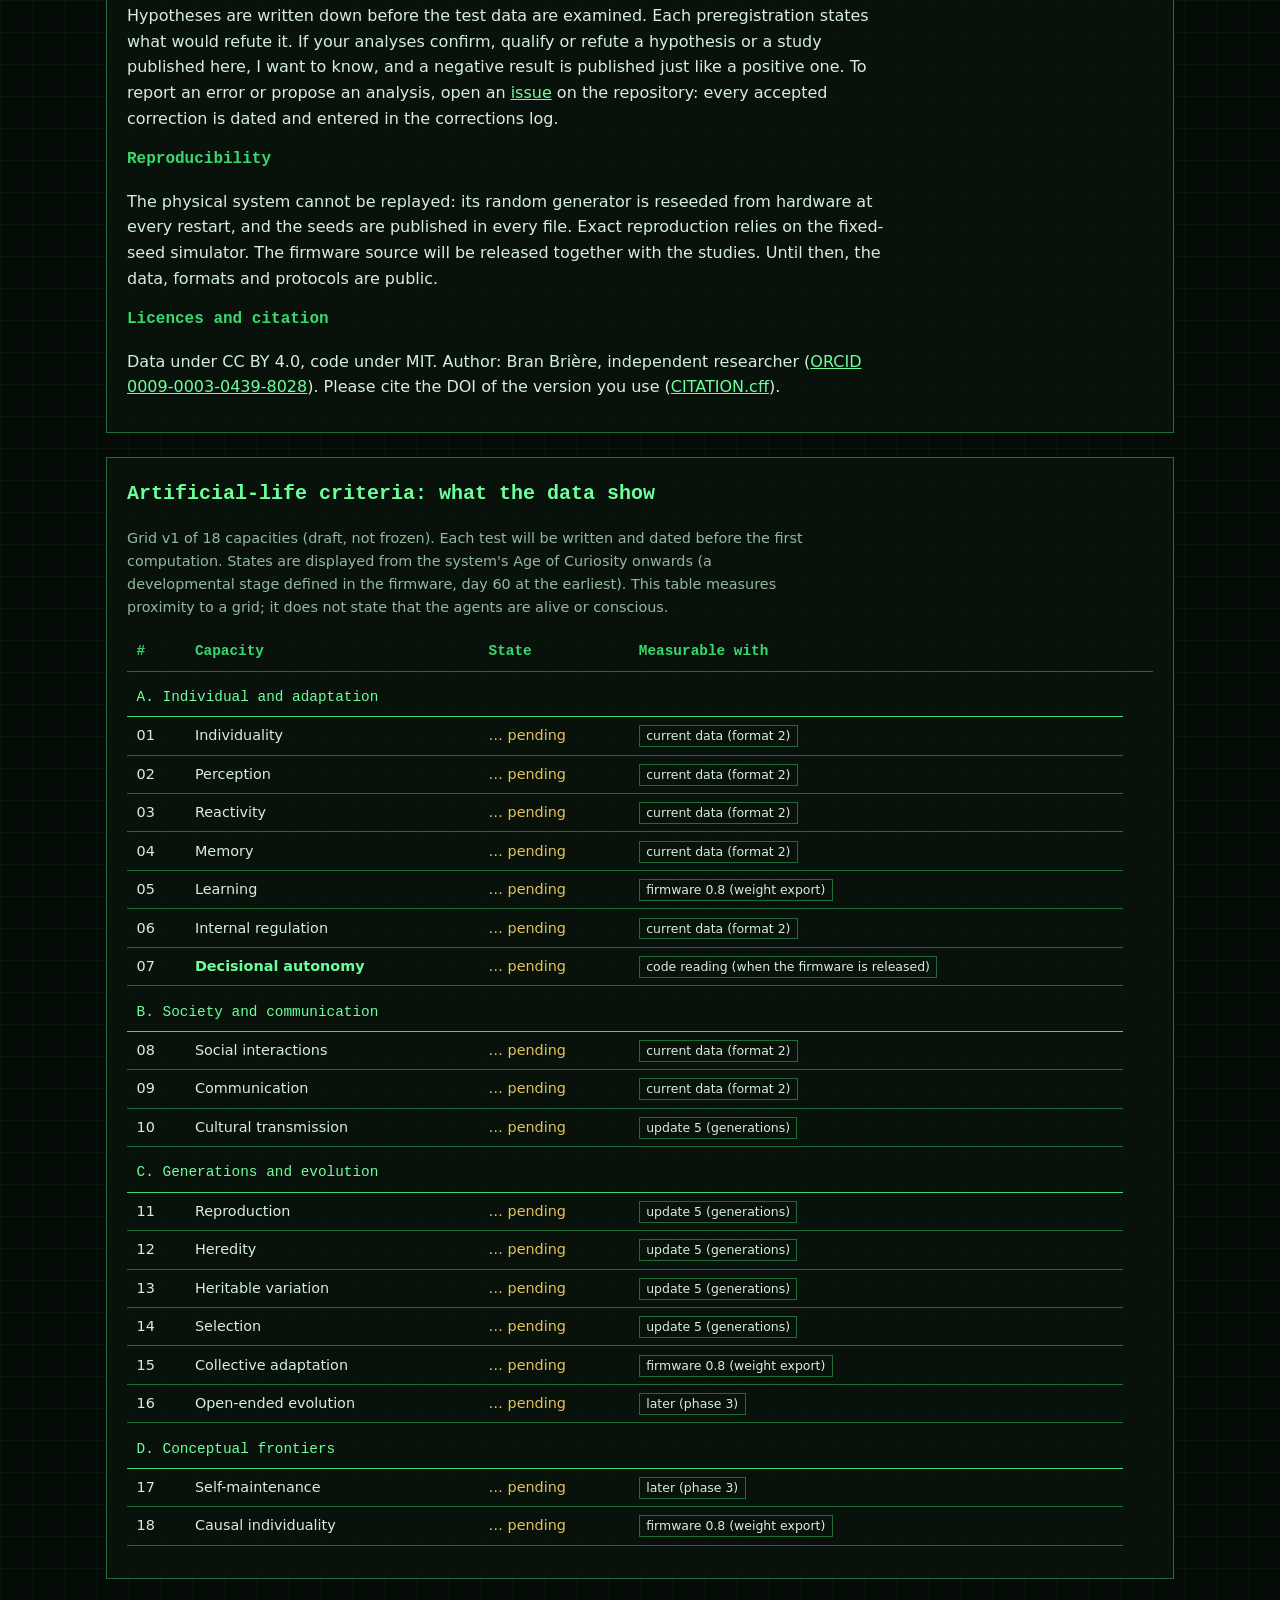
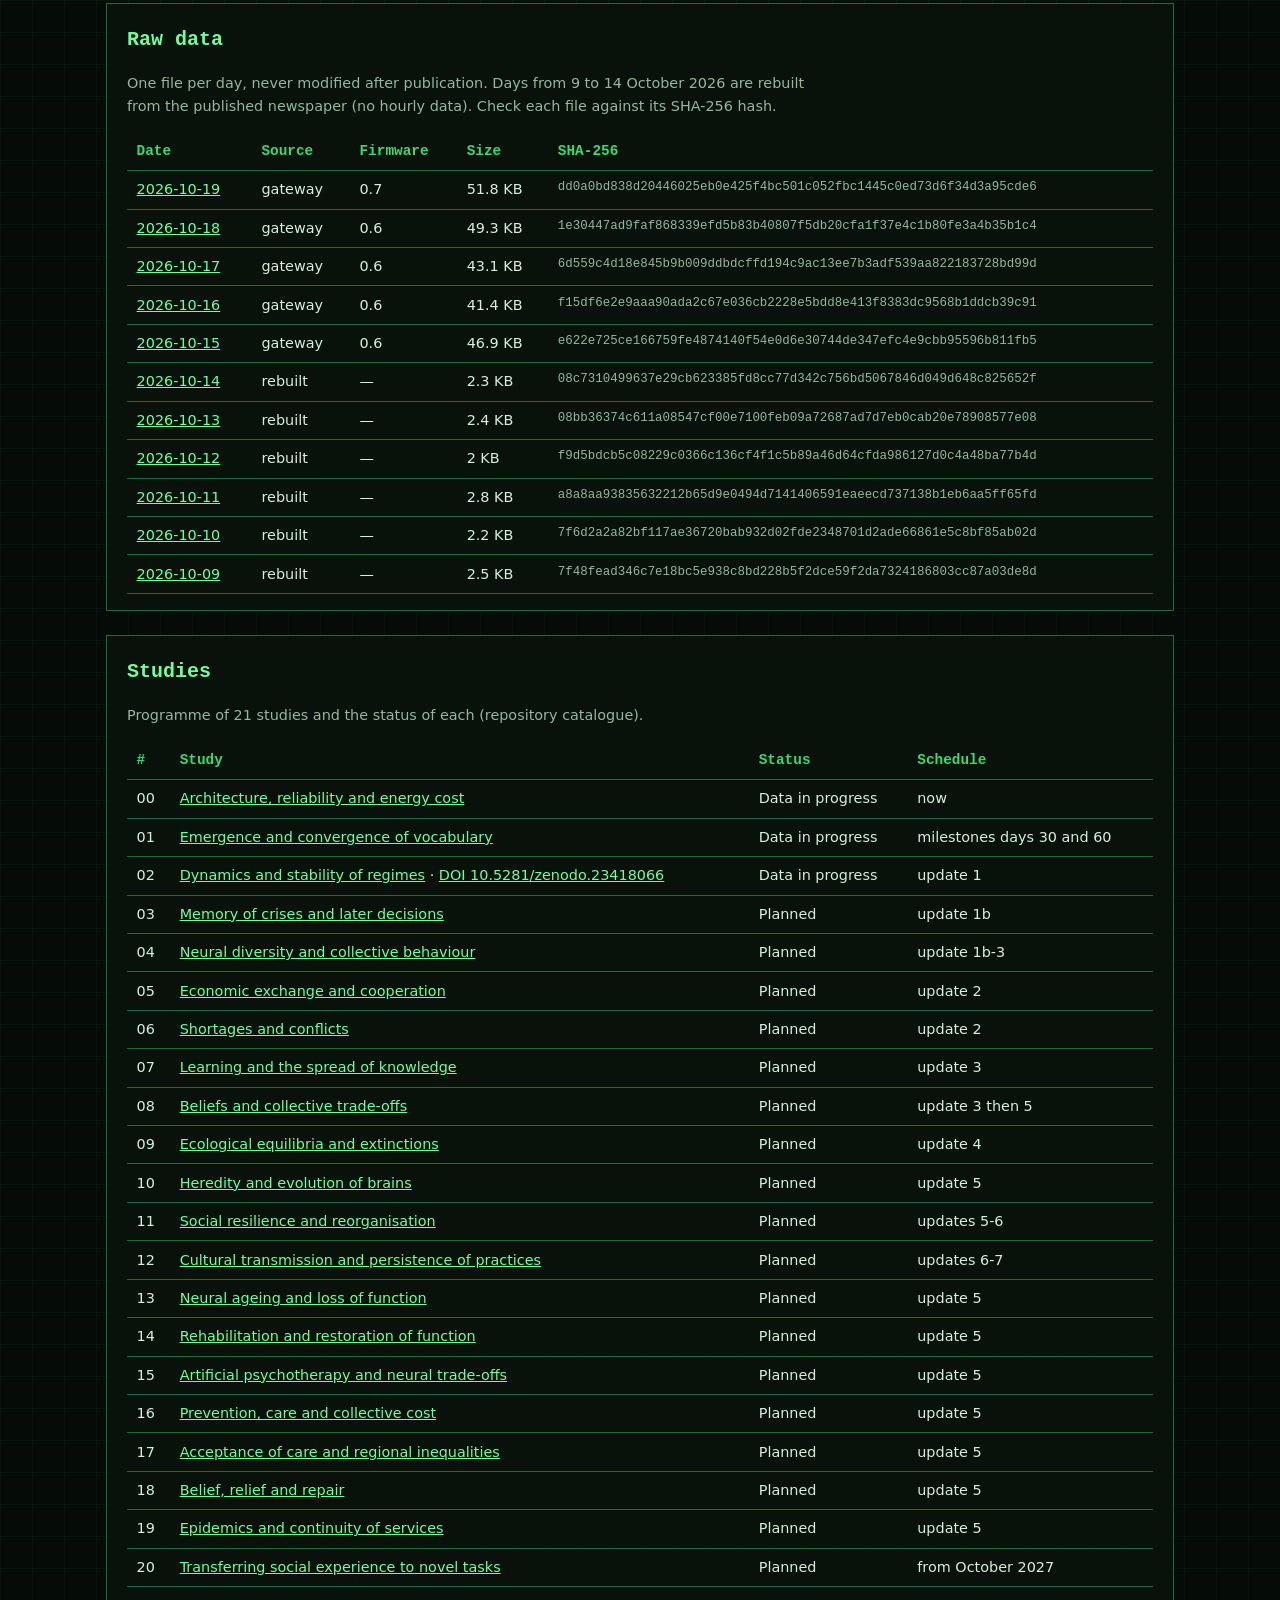
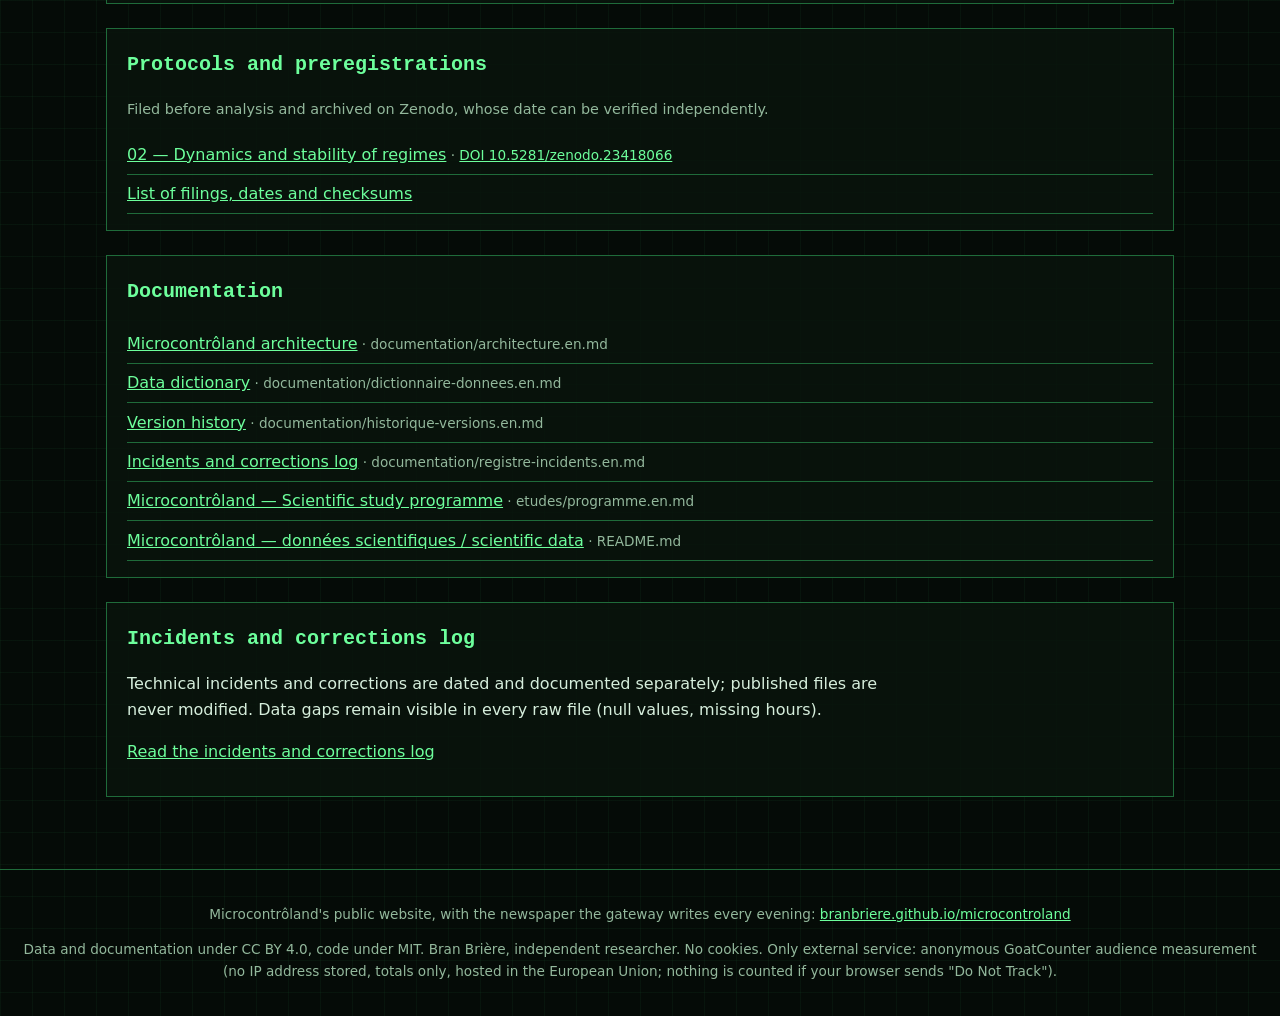
==== commit 646261cb: "Add files via upload" ====
--- a/index.html
+++ b/index.html
@@ -91,10 +91,11 @@
     <p class="note" data-l="indiceNote"></p>
     <div class="tableau-defile">
       <table id="table-criteres">
-        <thead><tr><th>#</th><th data-l="colAptitude"></th><th data-l="colEtat"></th><th data-l="colMesurable"></th></tr></thead>
+        <thead><tr><th>#</th><th data-l="colAptitude"></th><th data-l="colEtat"></th><th data-l="colMesurable"></th><th data-l="colPlafond"></th></tr></thead>
         <tbody></tbody>
       </table>
     </div>
+    <p><a id="lien-grille" href="https://github.com/branbriere/microcontroland-data/blob/main/documentation/grille-criteres-v2.en.md" data-l="lienGrille"></a></p>
   </section>
 
   <section id="donnees" class="cadre">
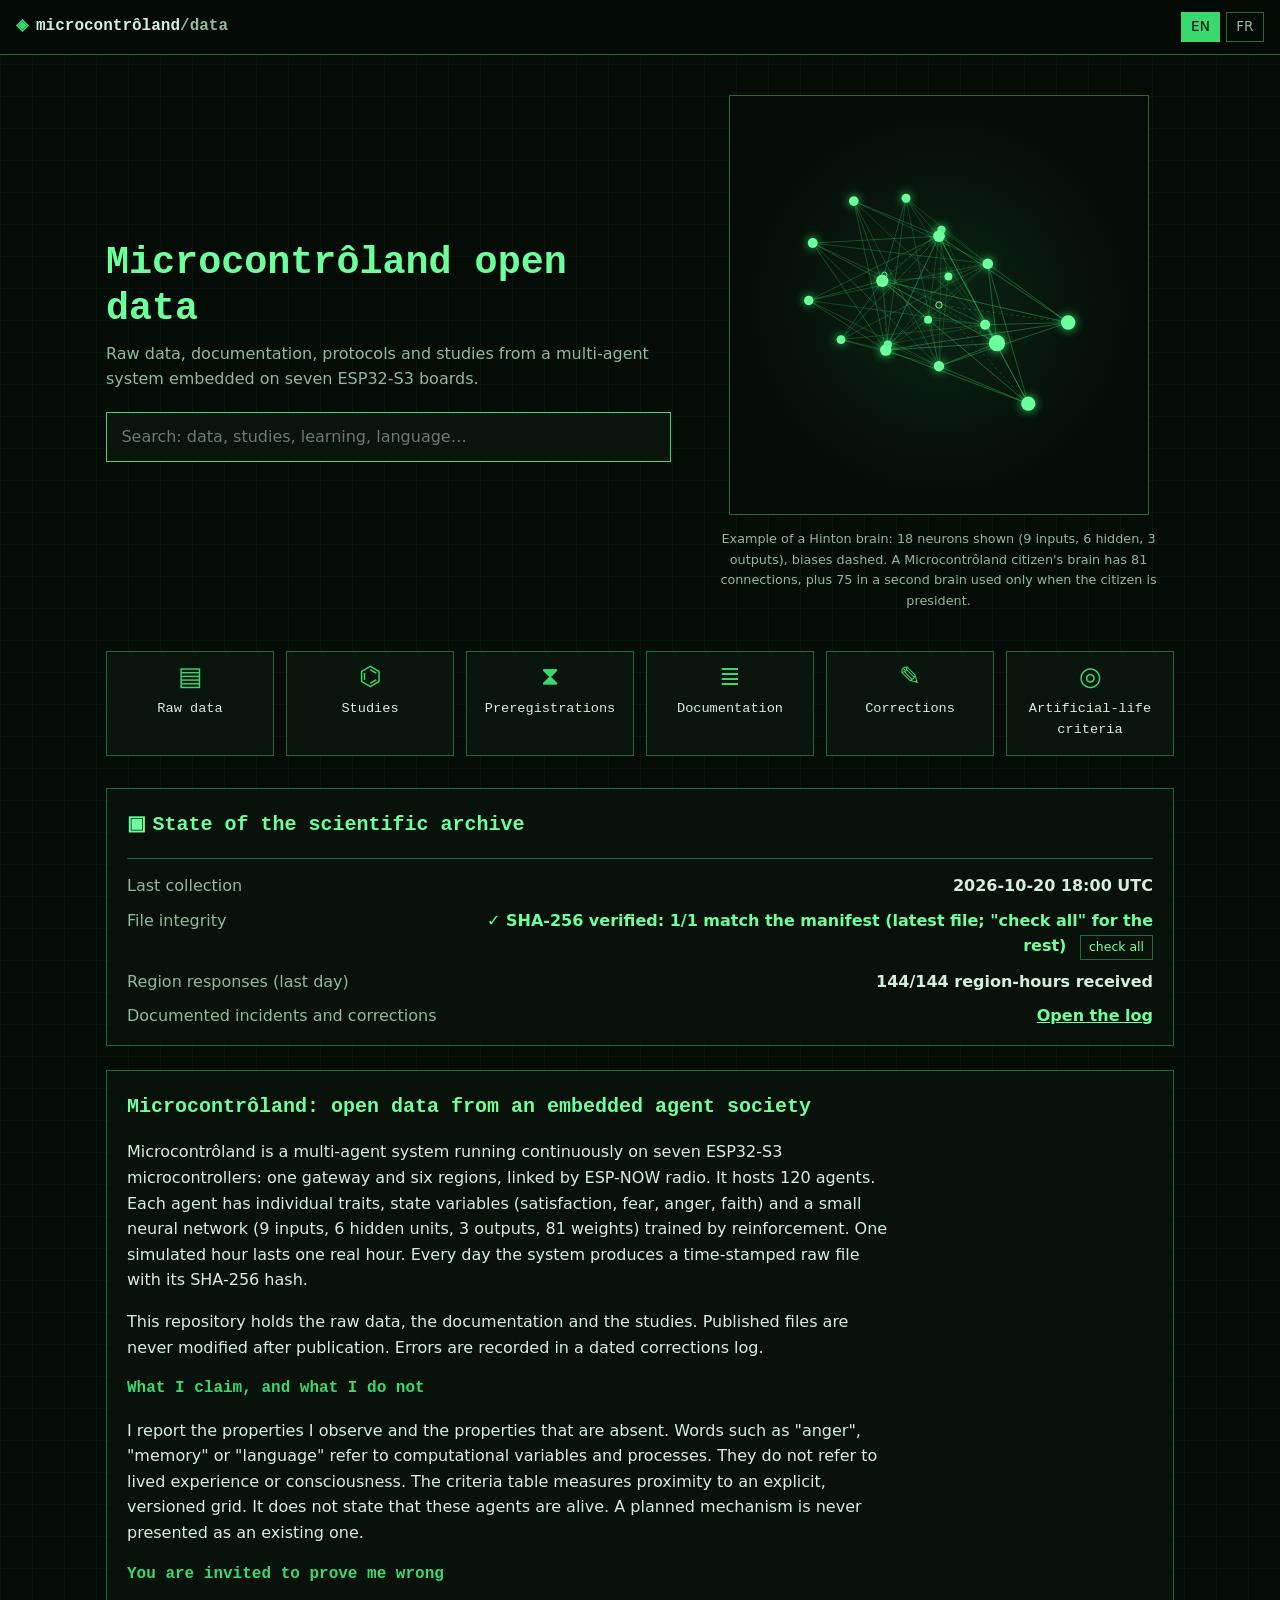
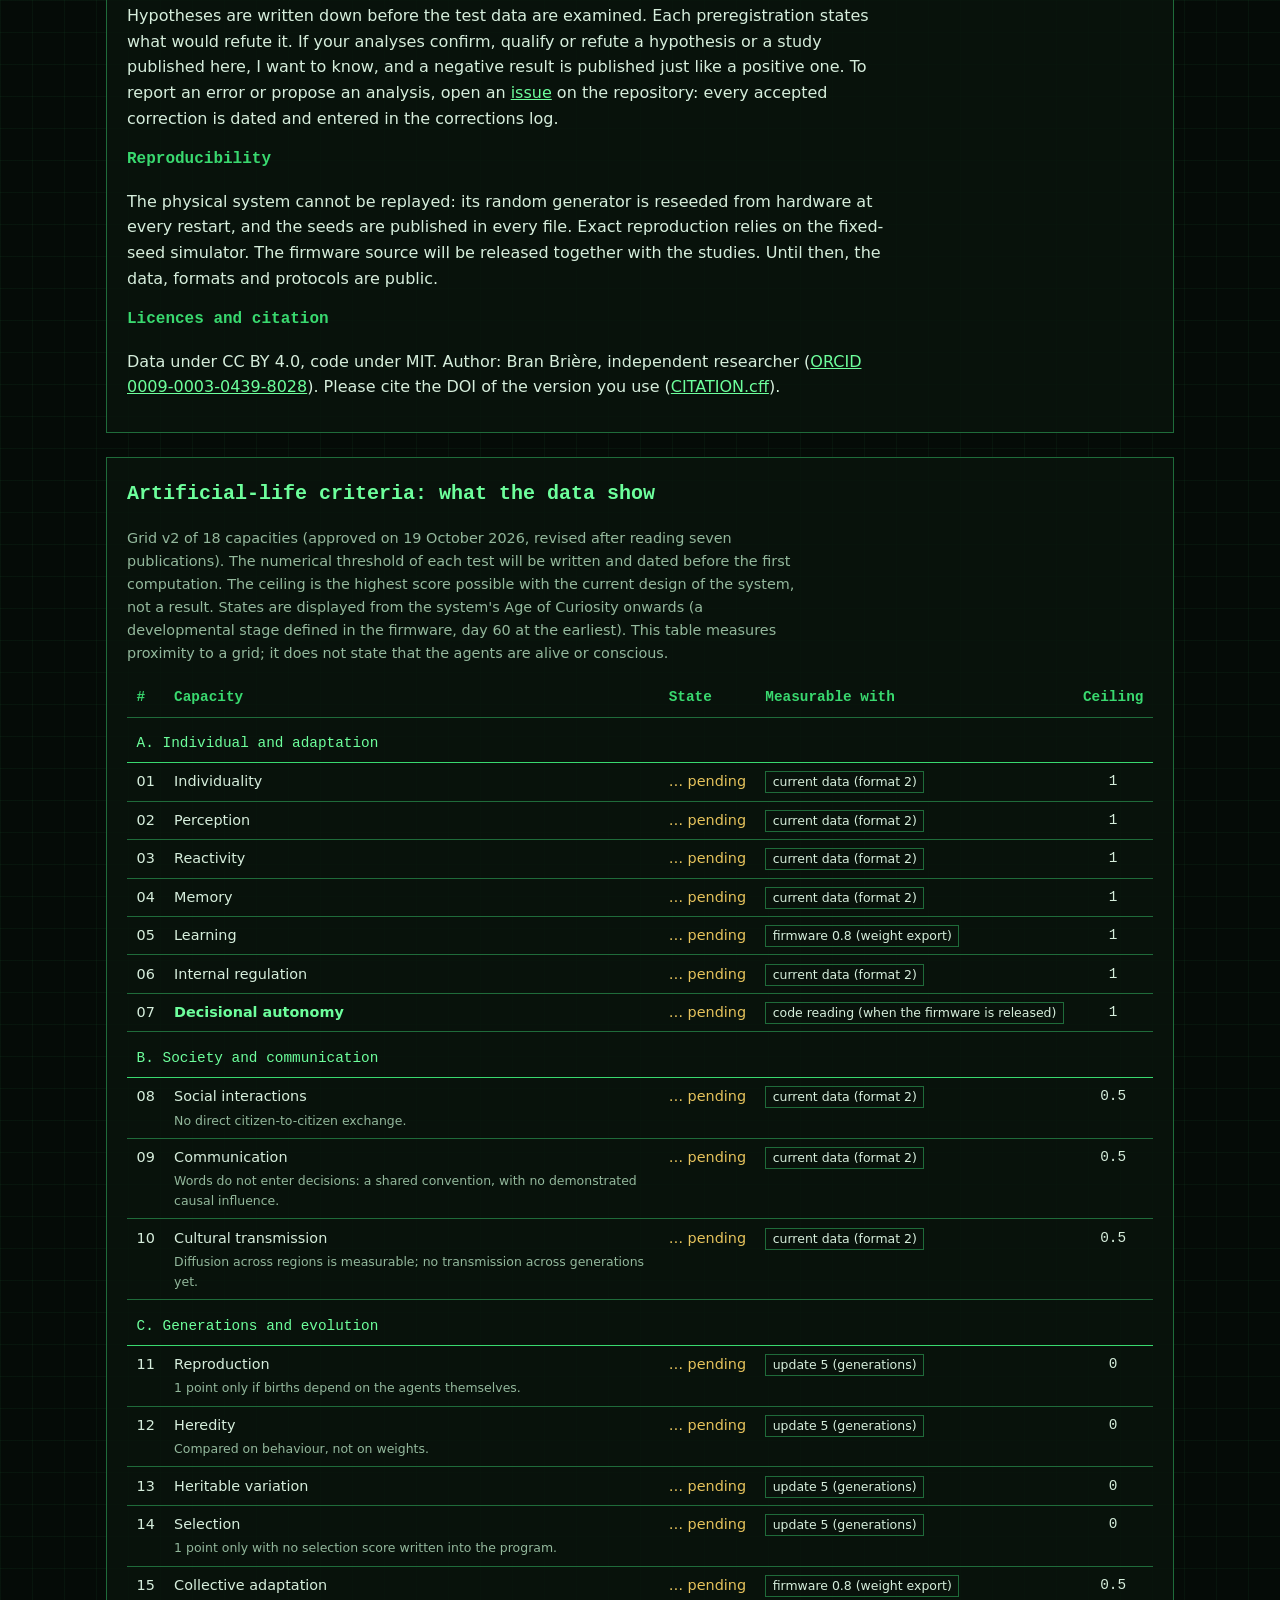
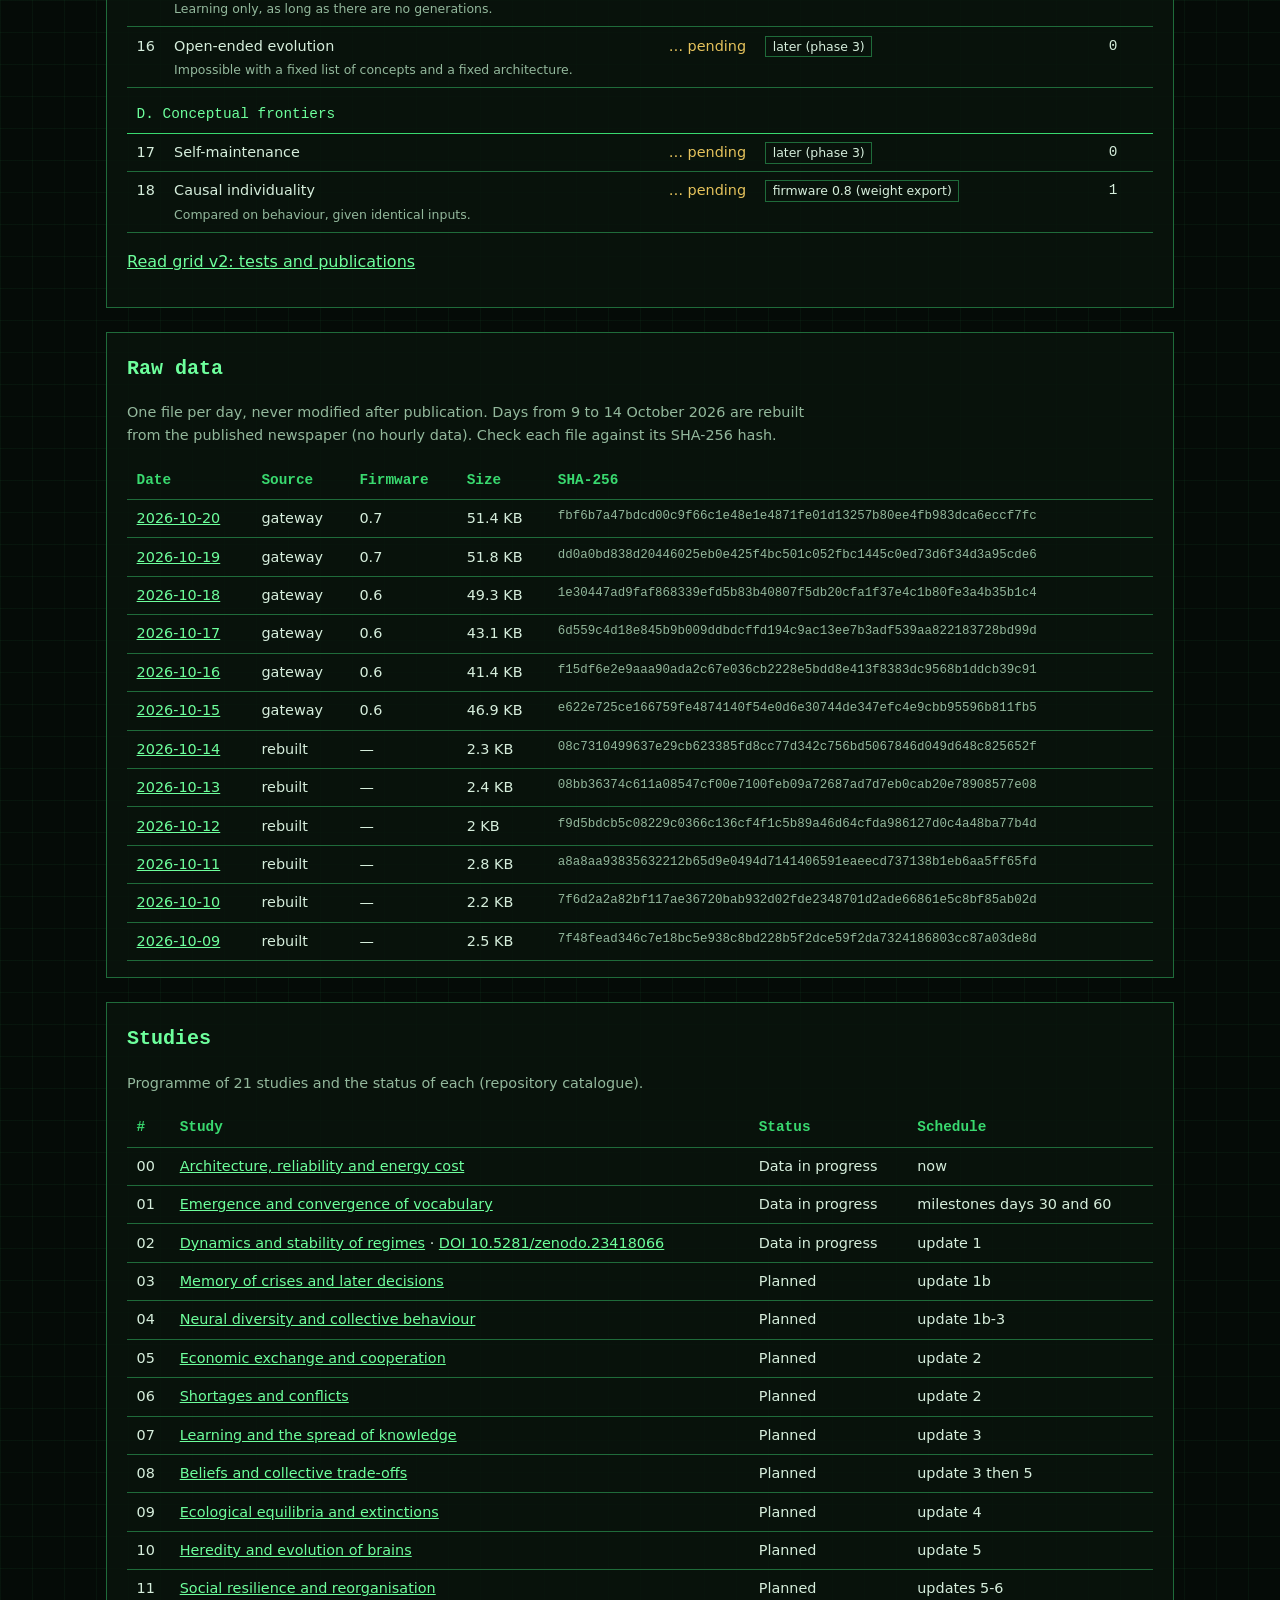
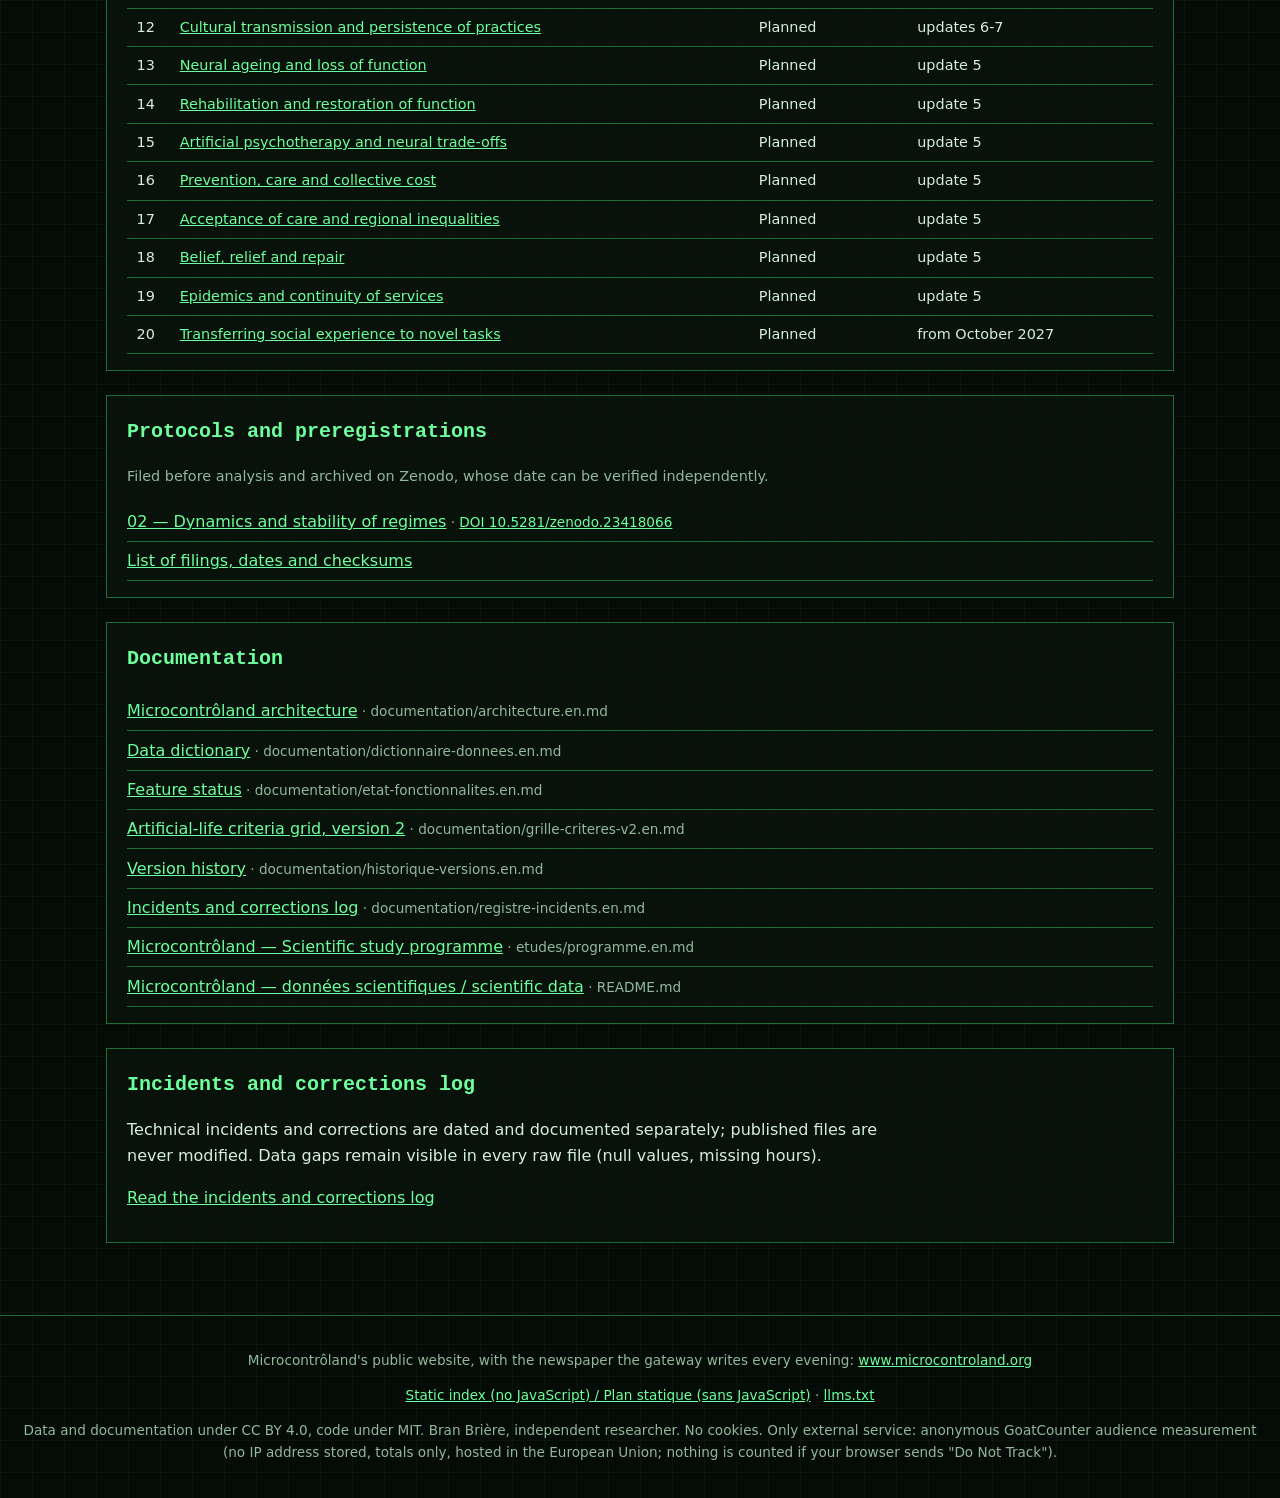
==== commit 1f38eb46: "Add files via upload" ====
--- a/index.html
+++ b/index.html
@@ -7,6 +7,7 @@
 <meta name="description" content="Open data, documentation and studies from Microcontrôland, a multi-agent system running on seven ESP32-S3 microcontrollers. Données ouvertes, documentation et études.">
 <link rel="icon" href="data:image/svg+xml,%3Csvg xmlns=%22http://www.w3.org/2000/svg%22 viewBox=%220 0 16 16%22%3E%3Crect width=%2216%22 height=%2216%22 fill=%22%23050b07%22/%3E%3Ccircle cx=%228%22 cy=%228%22 r=%224%22 fill=%22%236dff9c%22/%3E%3C/svg%3E">
 <link rel="stylesheet" href="site/style.css">
+<link rel="alternate" type="text/html" title="Static index (no JavaScript) / Plan statique (sans JavaScript)" href="plan.html">
 <script src="site/mesure.js" defer></script>
 </head>
 <body>
@@ -22,6 +23,7 @@
 </header>
 
 <main>
+  <noscript><p class="cadre"><span lang="en">This portal uses JavaScript. Every file is also listed, with direct links, on the <a href="plan.html">static index</a> (see also <a href="llms.txt">llms.txt</a>).</span> <span lang="fr">Ce portail utilise JavaScript. Tous les fichiers sont aussi listés, avec des liens directs, dans le <a href="plan.html">plan statique</a> (voir aussi <a href="llms.txt">llms.txt</a>).</span></p></noscript>
   <section class="tete">
     <div class="tete-texte">
       <h1 data-l="titre"></h1>
@@ -139,7 +141,8 @@
 </main>
 
 <footer>
-  <p class="lien-public"><span lang="fr">Le site public de Microcontrôland, avec le journal que la passerelle écrit chaque soir : <a href="https://branbriere.github.io/microcontroland/">branbriere.github.io/microcontroland</a></span><span lang="en">Microcontrôland's public website, with the newspaper the gateway writes every evening: <a href="https://branbriere.github.io/microcontroland/en/">branbriere.github.io/microcontroland</a></span></p>
+  <p class="lien-public"><span lang="fr">Le site public de Microcontrôland, avec le journal que la passerelle écrit chaque soir : <a href="https://www.microcontroland.org/">www.microcontroland.org</a></span><span lang="en">Microcontrôland's public website, with the newspaper the gateway writes every evening: <a href="https://www.microcontroland.org/en/">www.microcontroland.org</a></span></p>
+  <p class="lien-public"><a href="plan.html">Static index (no JavaScript) / Plan statique (sans JavaScript)</a> · <a href="llms.txt">llms.txt</a></p>
   <p data-l="pied"></p>
 </footer>
 
--- a/site/style.css
+++ b/site/style.css
@@ -86,6 +86,8 @@
 th { color: var(--ligne-vive); font-weight: 600; white-space: nowrap; }
 td.code { font-family: ui-monospace, Menlo, monospace; font-size: .78rem; word-break: break-all; color: var(--texte-doux); }
 tr.bloc td { color: var(--accent); font-family: ui-monospace, Menlo, monospace; padding-top: .9rem; border-bottom-color: var(--ligne-vive); }
+td .note-critere { display: block; font-size: .78rem; color: var(--texte-doux); margin-top: .15rem; }
+td.plafond { font-family: ui-monospace, Menlo, monospace; text-align: center; }
 tr.en-avant td:nth-child(2) { color: var(--accent); font-weight: 600; }
 .etat-attente { color: var(--attente); white-space: nowrap; }
 .etiquette { display: inline-block; border: 1px solid var(--ligne); padding: 0 .4rem; font-size: .78rem; white-space: nowrap; }
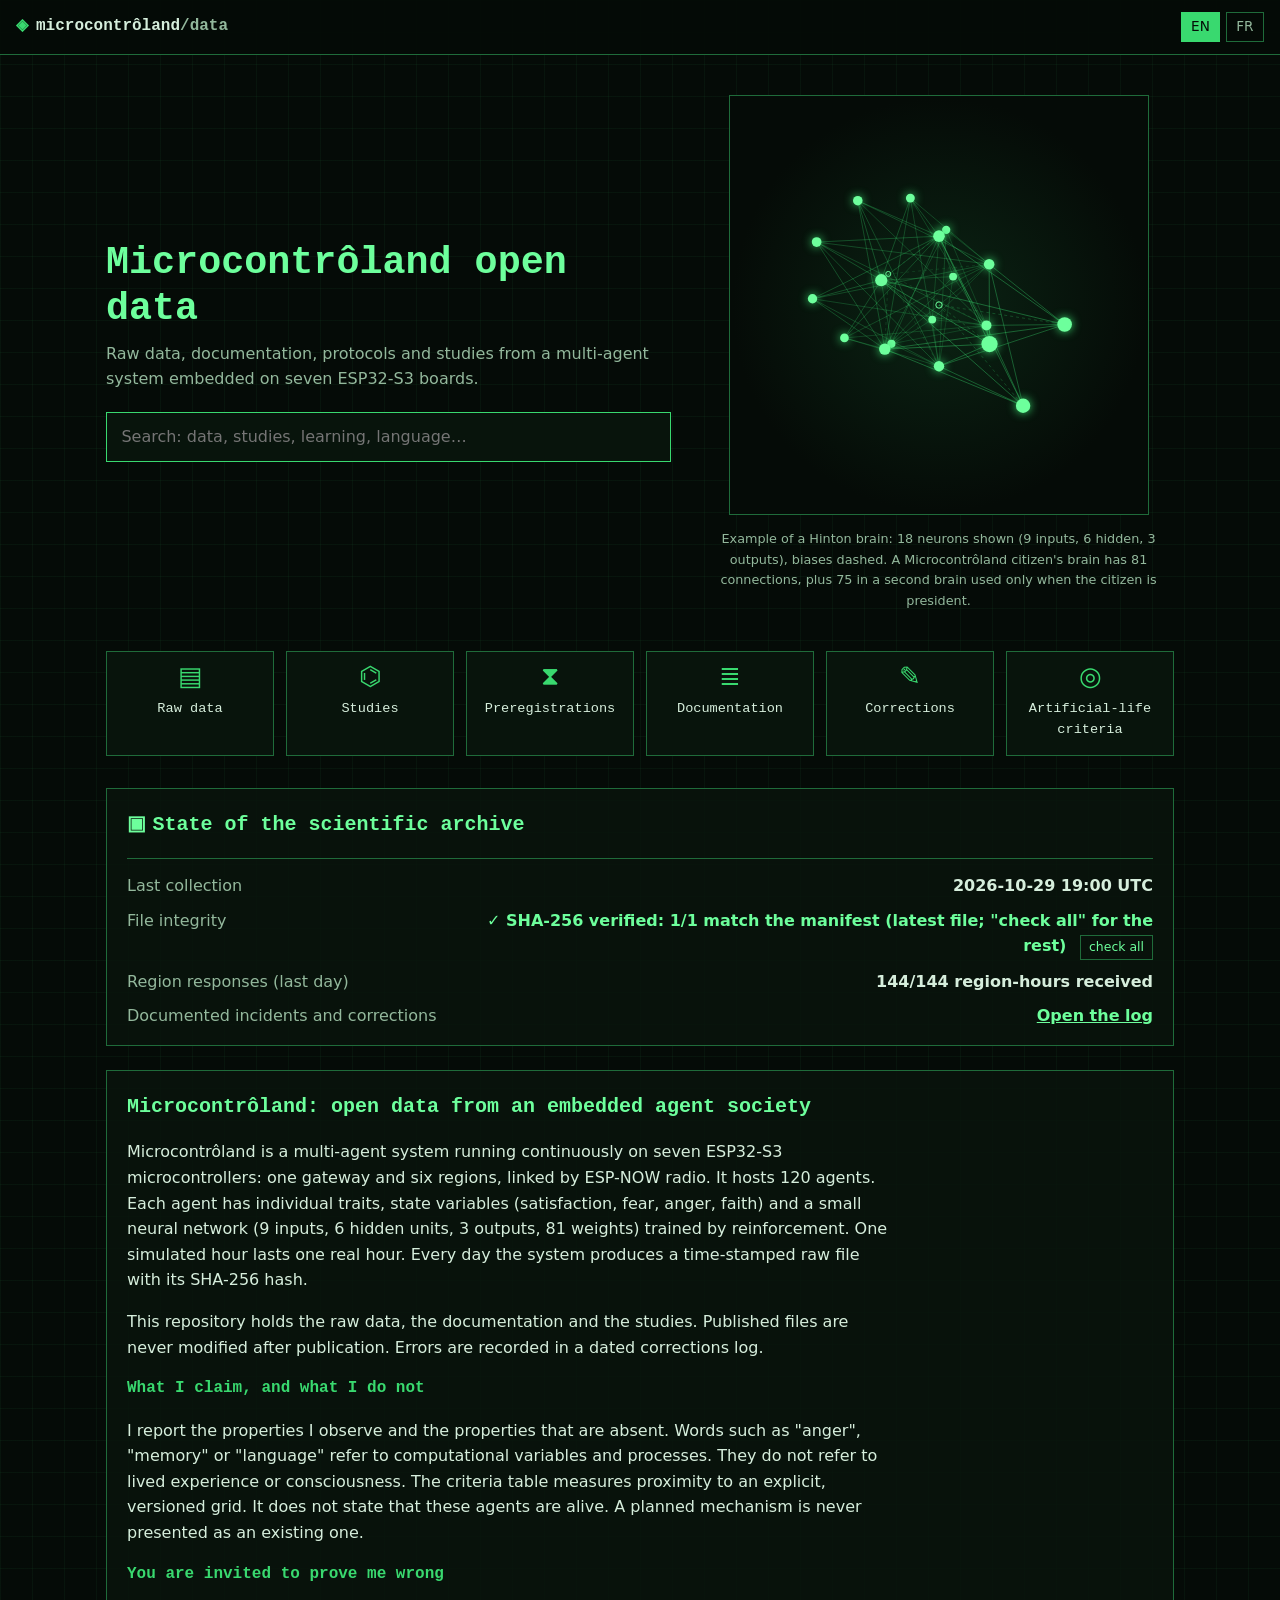
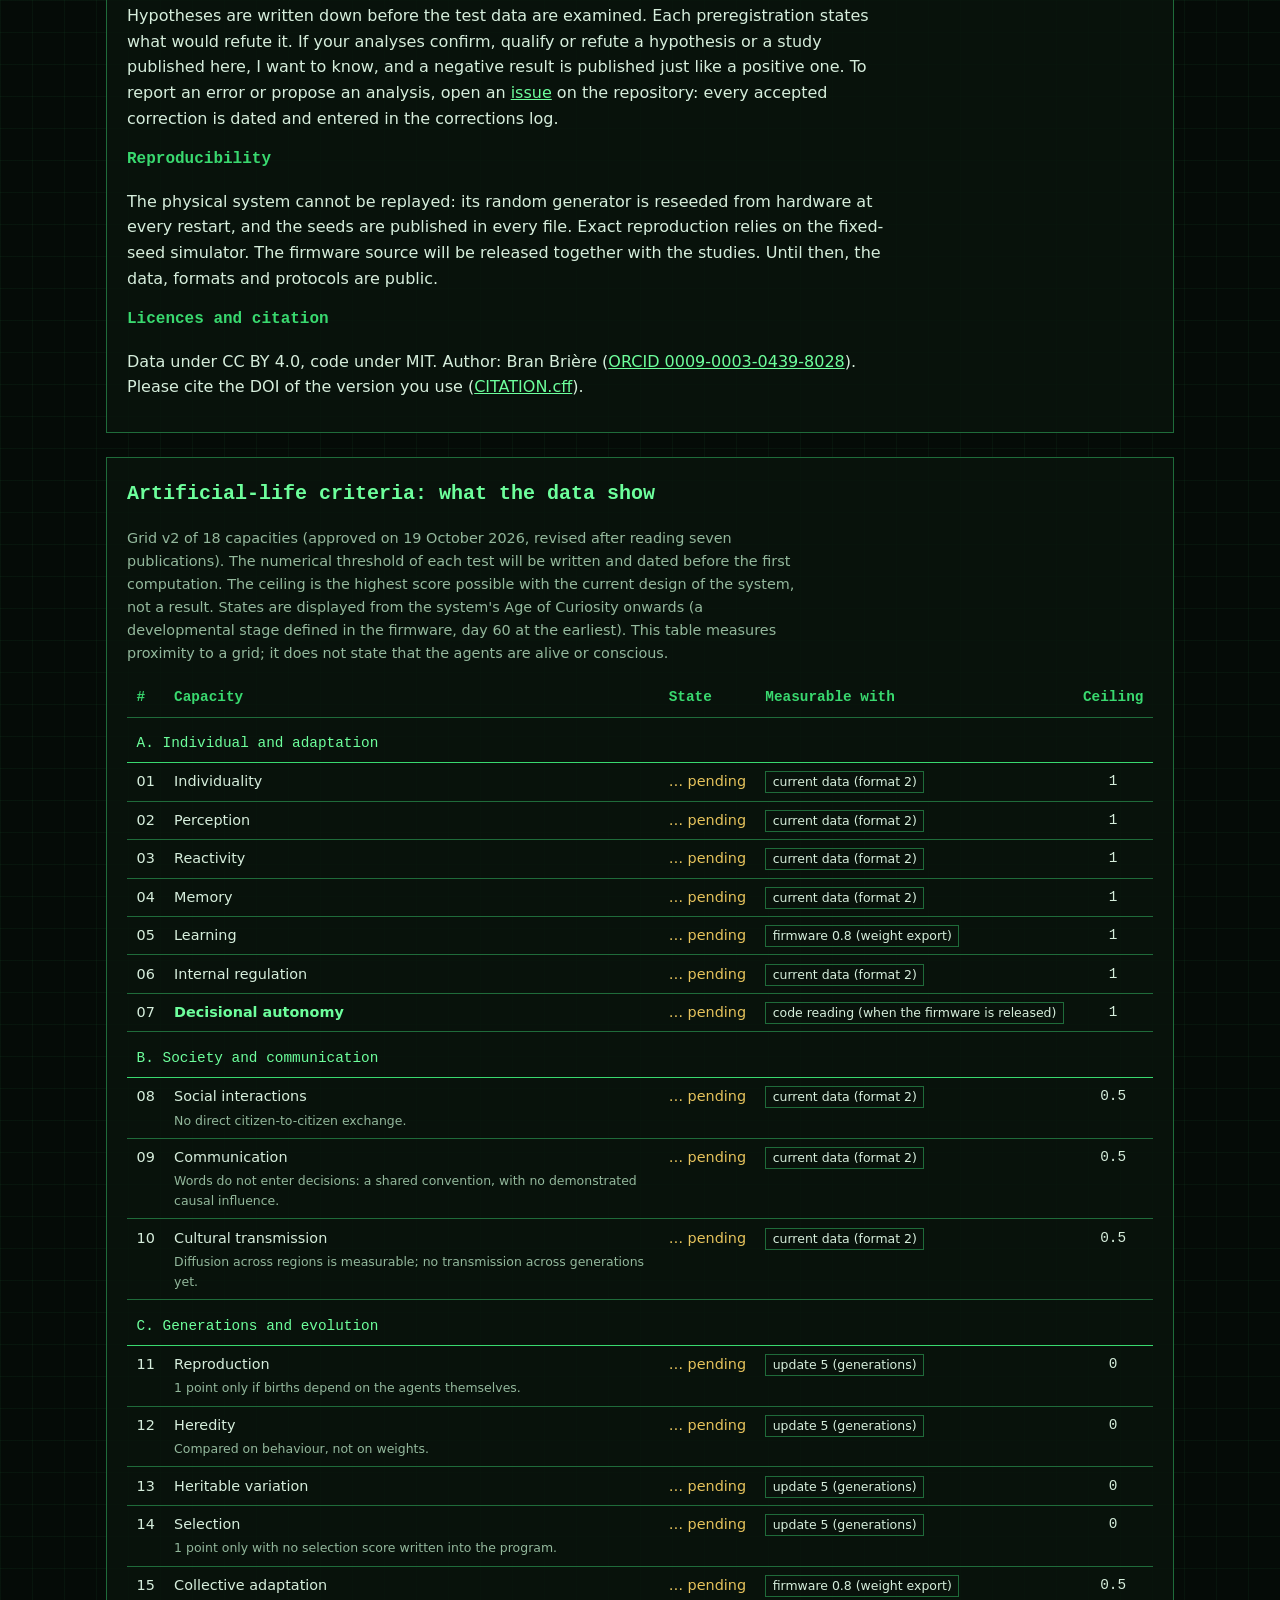
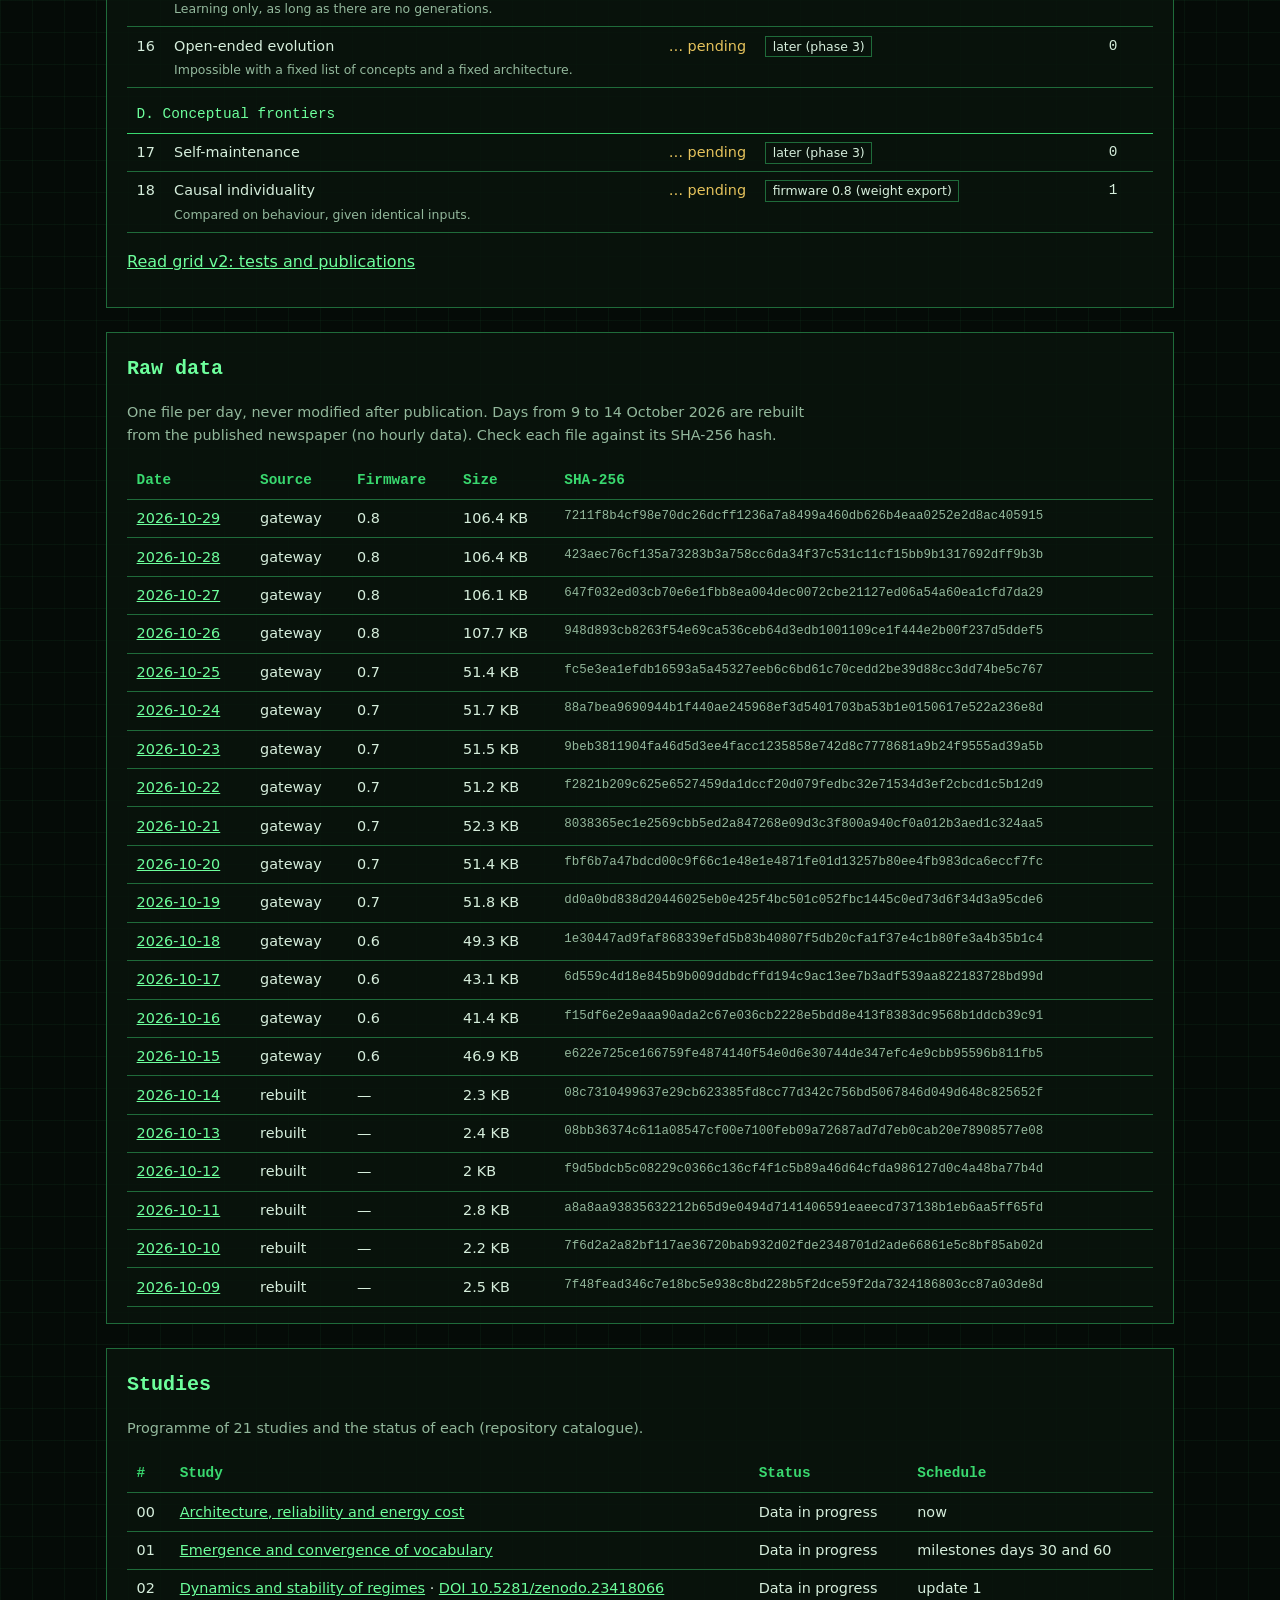
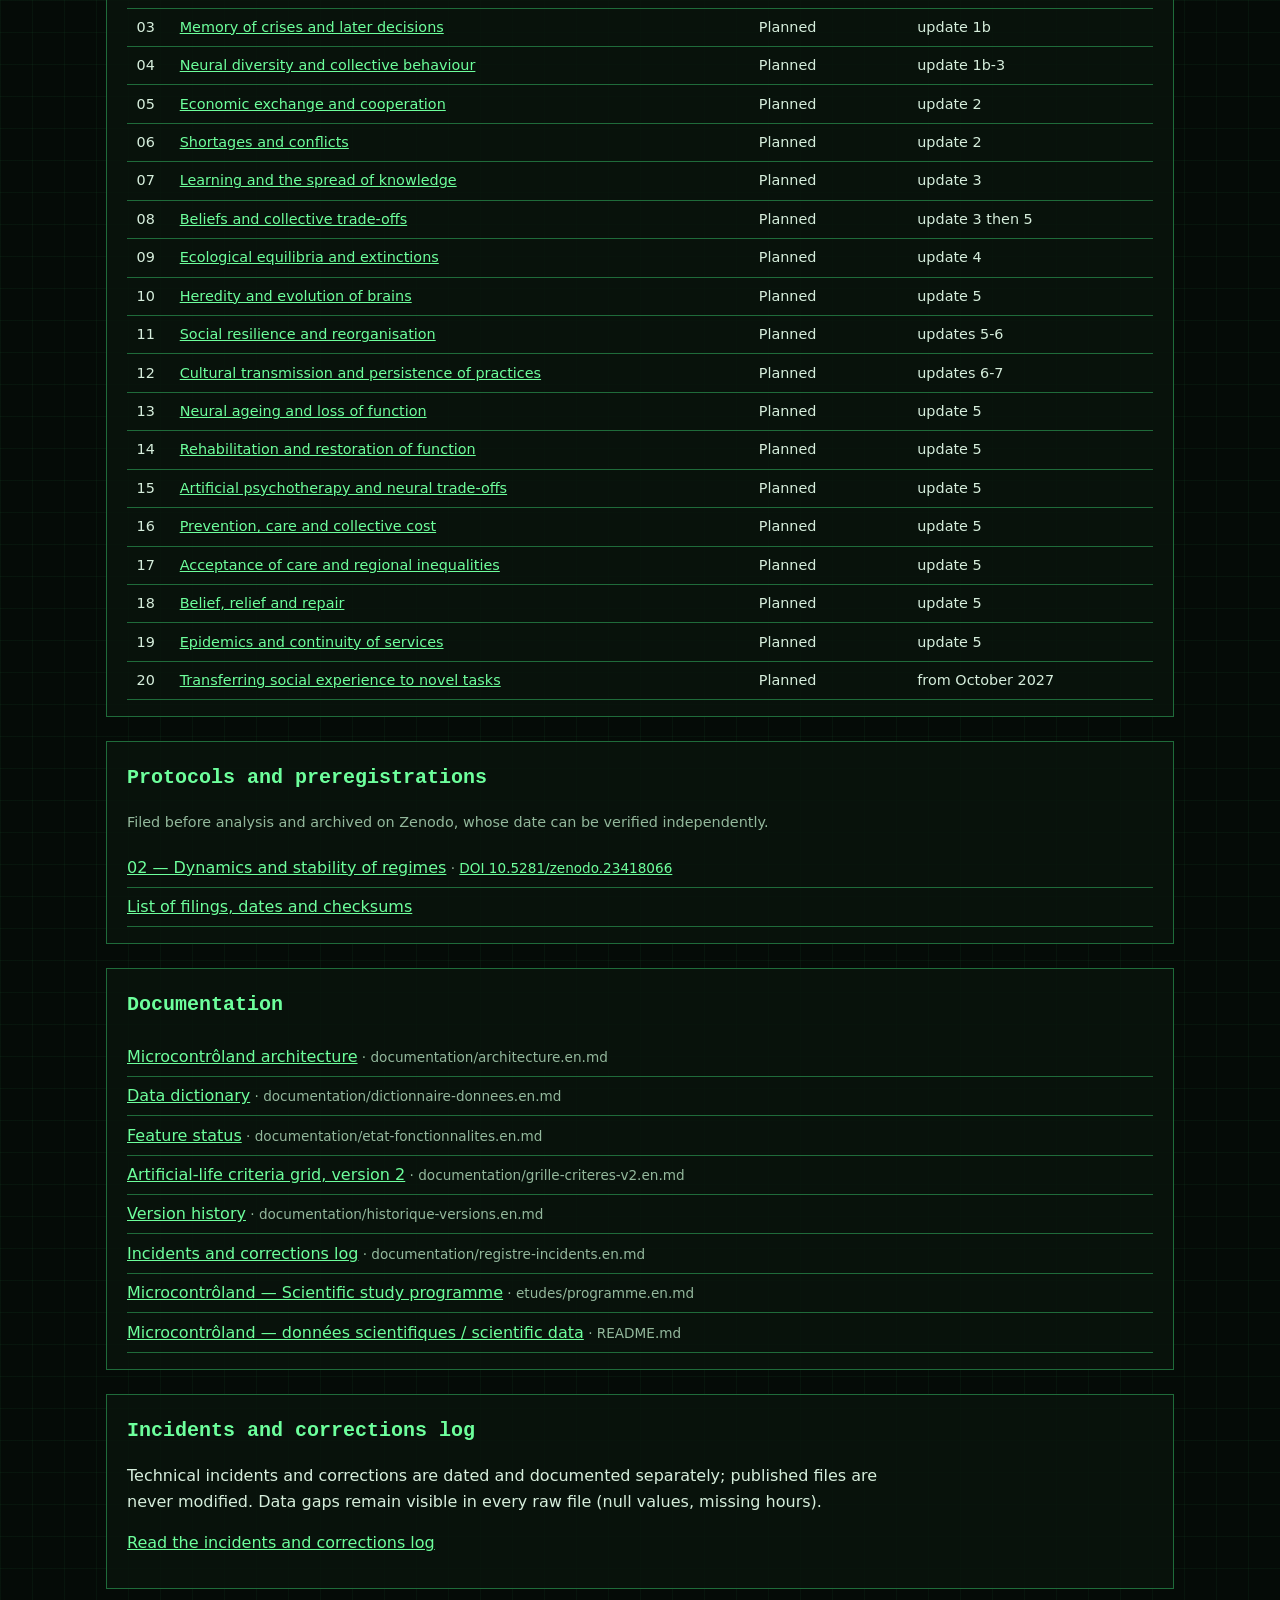
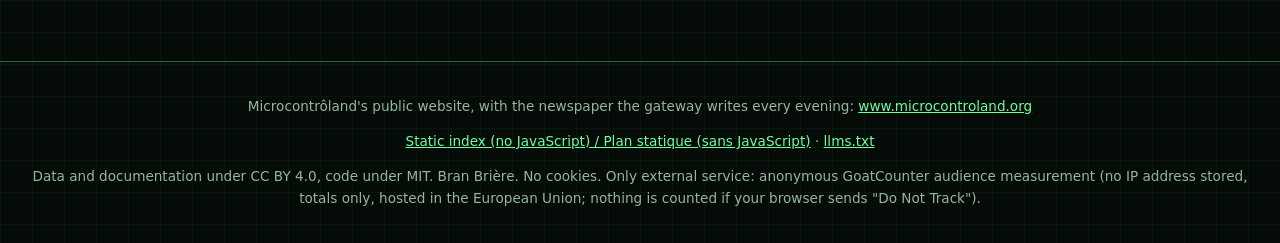
==== commit 08151c3f: "Add files via upload" ====
--- a/index.html
+++ b/index.html
@@ -71,7 +71,7 @@
       <h3>Reproductibilité</h3>
       <p>Le système réel n'est pas rejouable : son générateur aléatoire est réensemencé par le matériel à chaque redémarrage, et les graines sont publiées dans chaque fichier. La reproduction exacte passe par le simulateur à graines fixes. Le code du firmware sera publié avec les études. D'ici là, les données, les formats et les protocoles sont publics.</p>
       <h3>Licences et citation</h3>
-      <p>Données sous CC BY 4.0, code sous MIT. Auteur : Bran Brière, chercheur indépendant (<a href="https://orcid.org/0009-0003-0439-8028">ORCID 0009-0003-0439-8028</a>). Merci de citer le DOI de la version utilisée (<a href="https://github.com/branbriere/microcontroland-data/blob/main/CITATION.cff">CITATION.cff</a>).</p>
+      <p>Données sous CC BY 4.0, code sous MIT. Auteur : Bran Brière (<a href="https://orcid.org/0009-0003-0439-8028">ORCID 0009-0003-0439-8028</a>). Merci de citer le DOI de la version utilisée (<a href="https://github.com/branbriere/microcontroland-data/blob/main/CITATION.cff">CITATION.cff</a>).</p>
     </div>
     <div lang="en">
       <h2>Microcontrôland: open data from an embedded agent society</h2>
@@ -84,7 +84,7 @@
       <h3>Reproducibility</h3>
       <p>The physical system cannot be replayed: its random generator is reseeded from hardware at every restart, and the seeds are published in every file. Exact reproduction relies on the fixed-seed simulator. The firmware source will be released together with the studies. Until then, the data, formats and protocols are public.</p>
       <h3>Licences and citation</h3>
-      <p>Data under CC BY 4.0, code under MIT. Author: Bran Brière, independent researcher (<a href="https://orcid.org/0009-0003-0439-8028">ORCID 0009-0003-0439-8028</a>). Please cite the DOI of the version you use (<a href="https://github.com/branbriere/microcontroland-data/blob/main/CITATION.cff">CITATION.cff</a>).</p>
+      <p>Data under CC BY 4.0, code under MIT. Author: Bran Brière (<a href="https://orcid.org/0009-0003-0439-8028">ORCID 0009-0003-0439-8028</a>). Please cite the DOI of the version you use (<a href="https://github.com/branbriere/microcontroland-data/blob/main/CITATION.cff">CITATION.cff</a>).</p>
     </div>
   </section>
 
